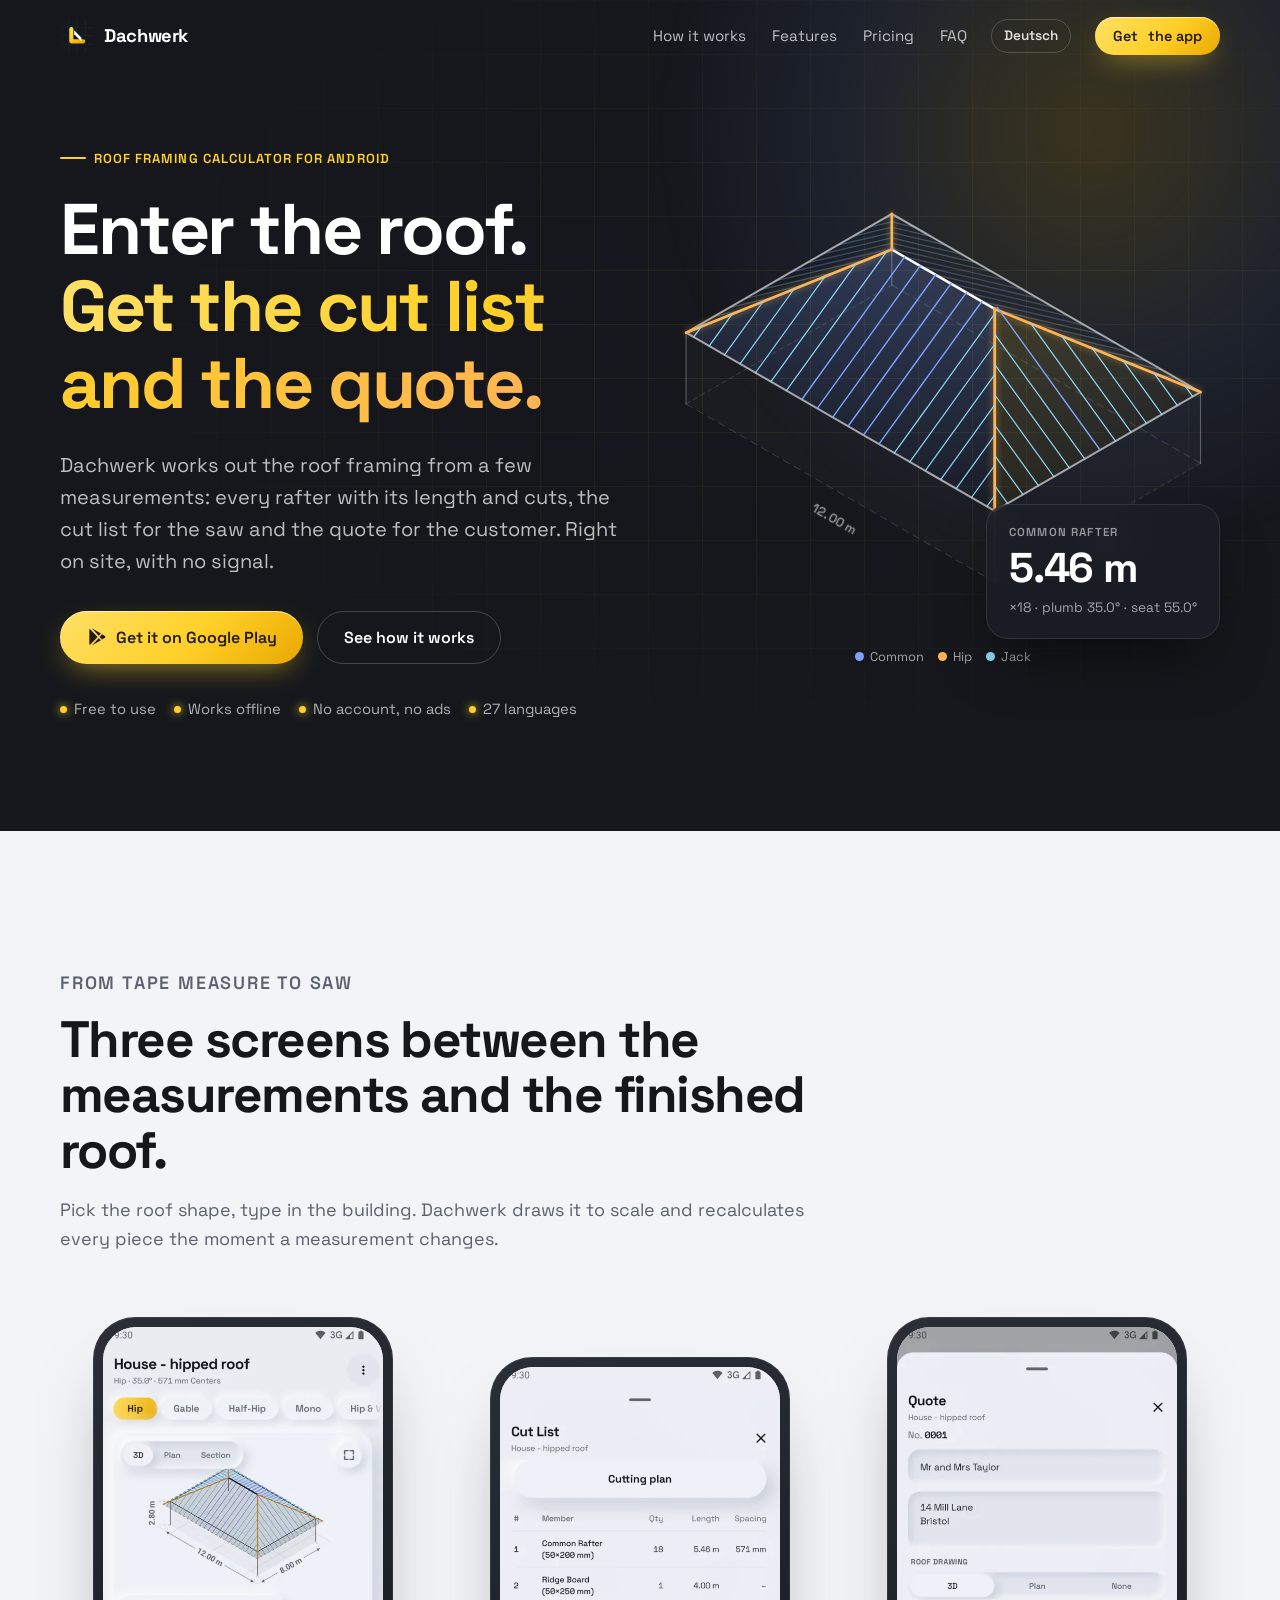
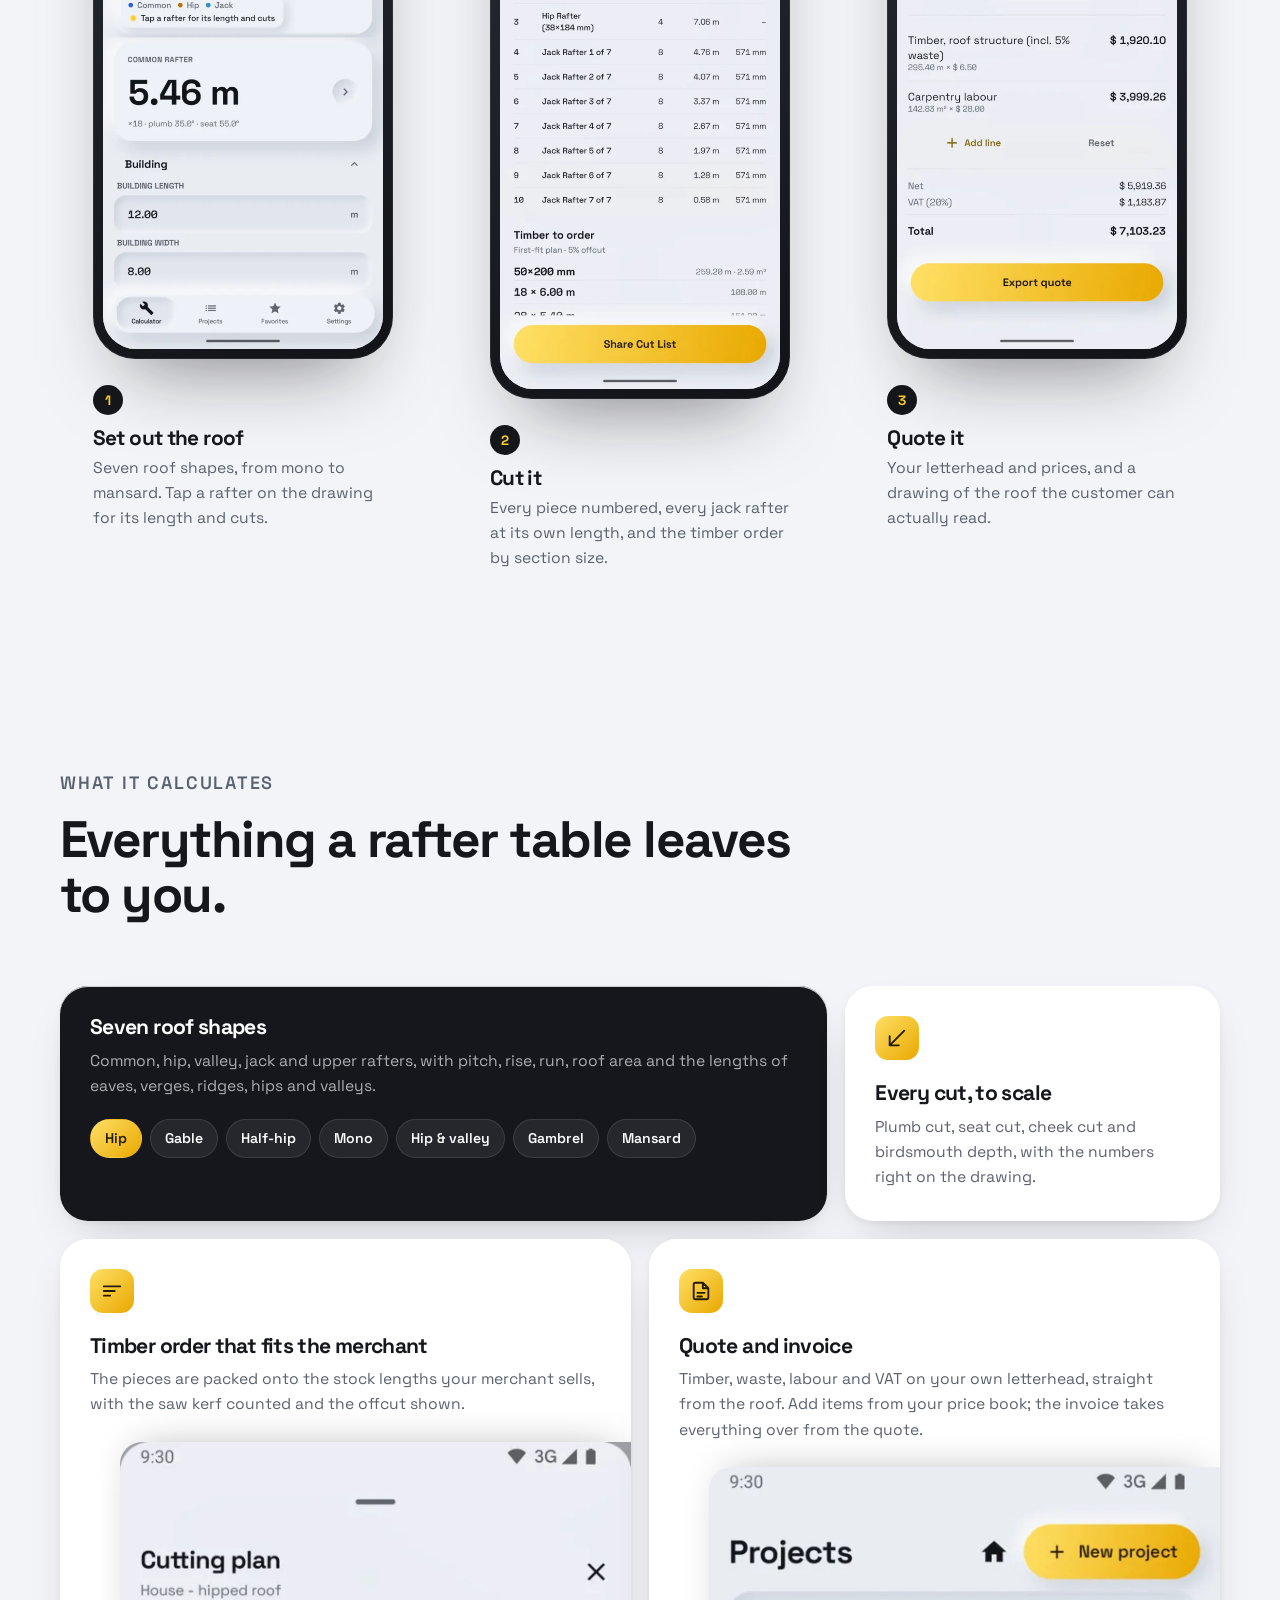
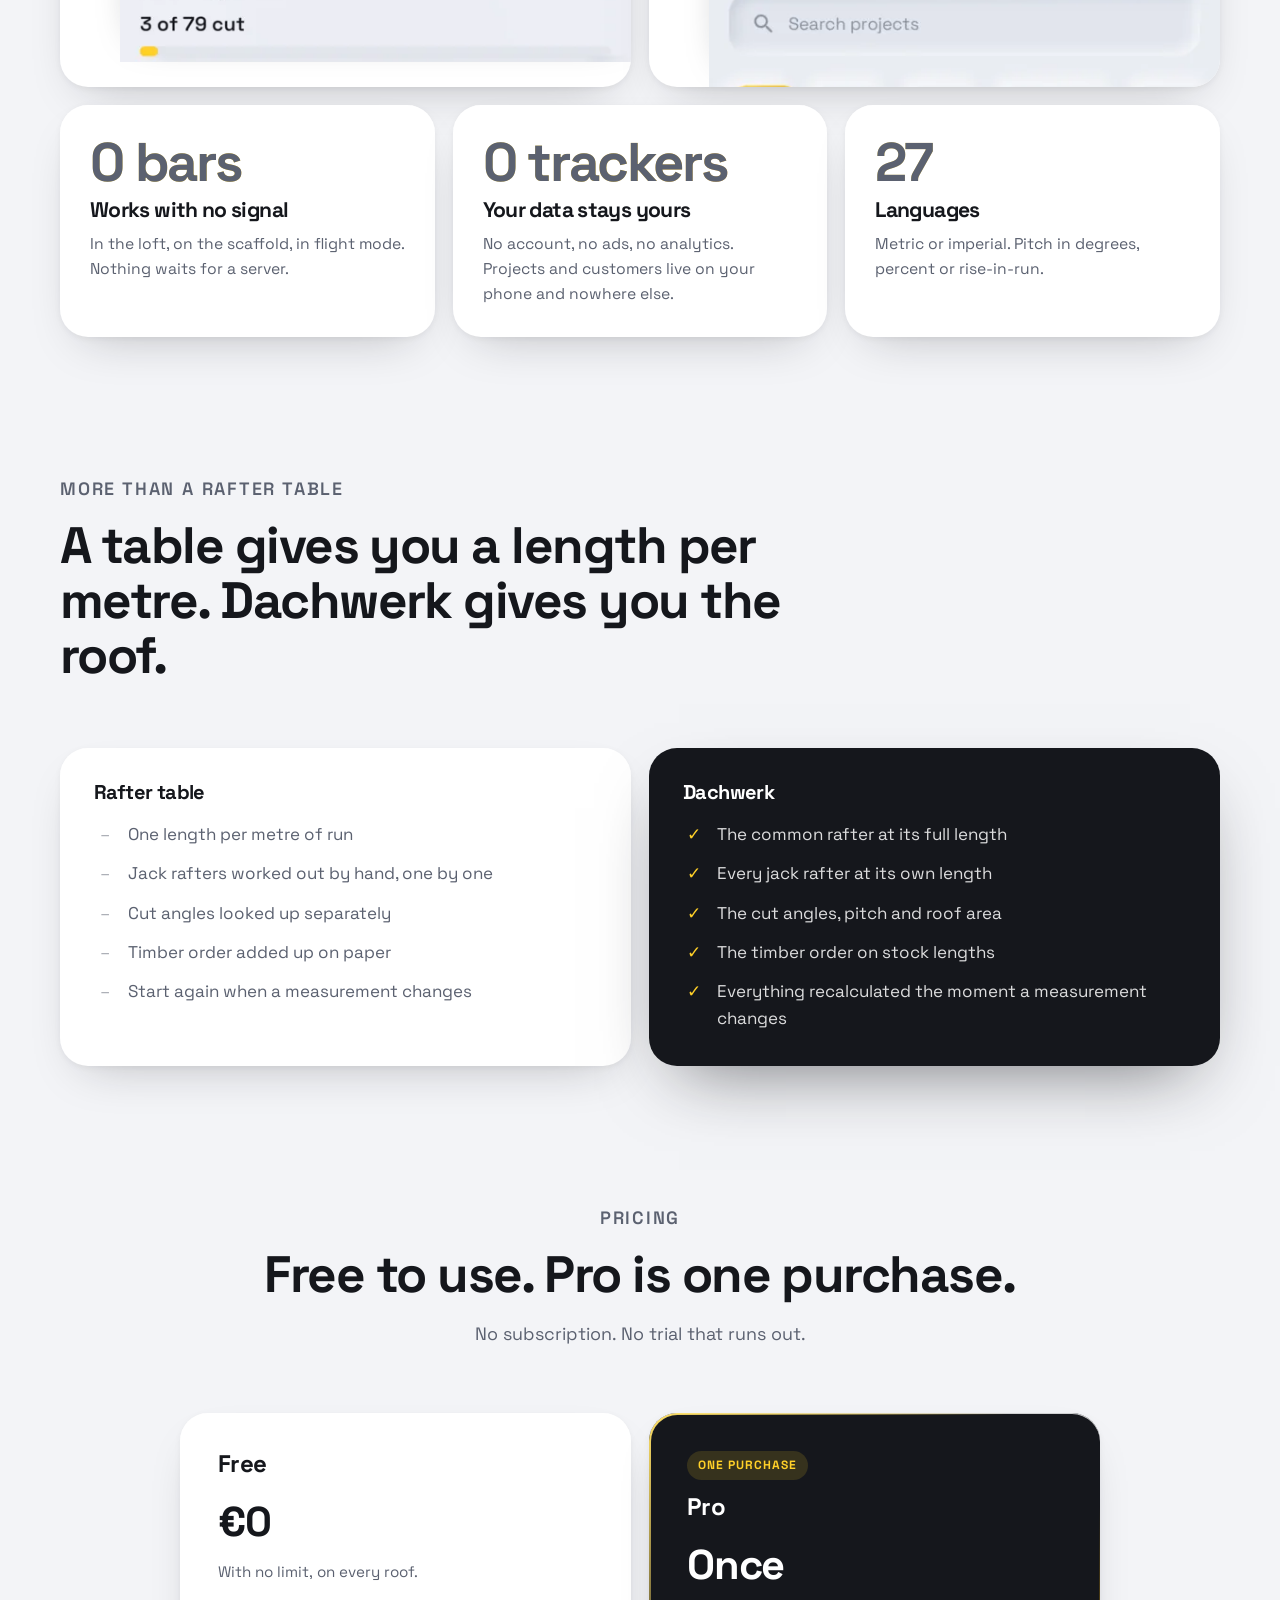
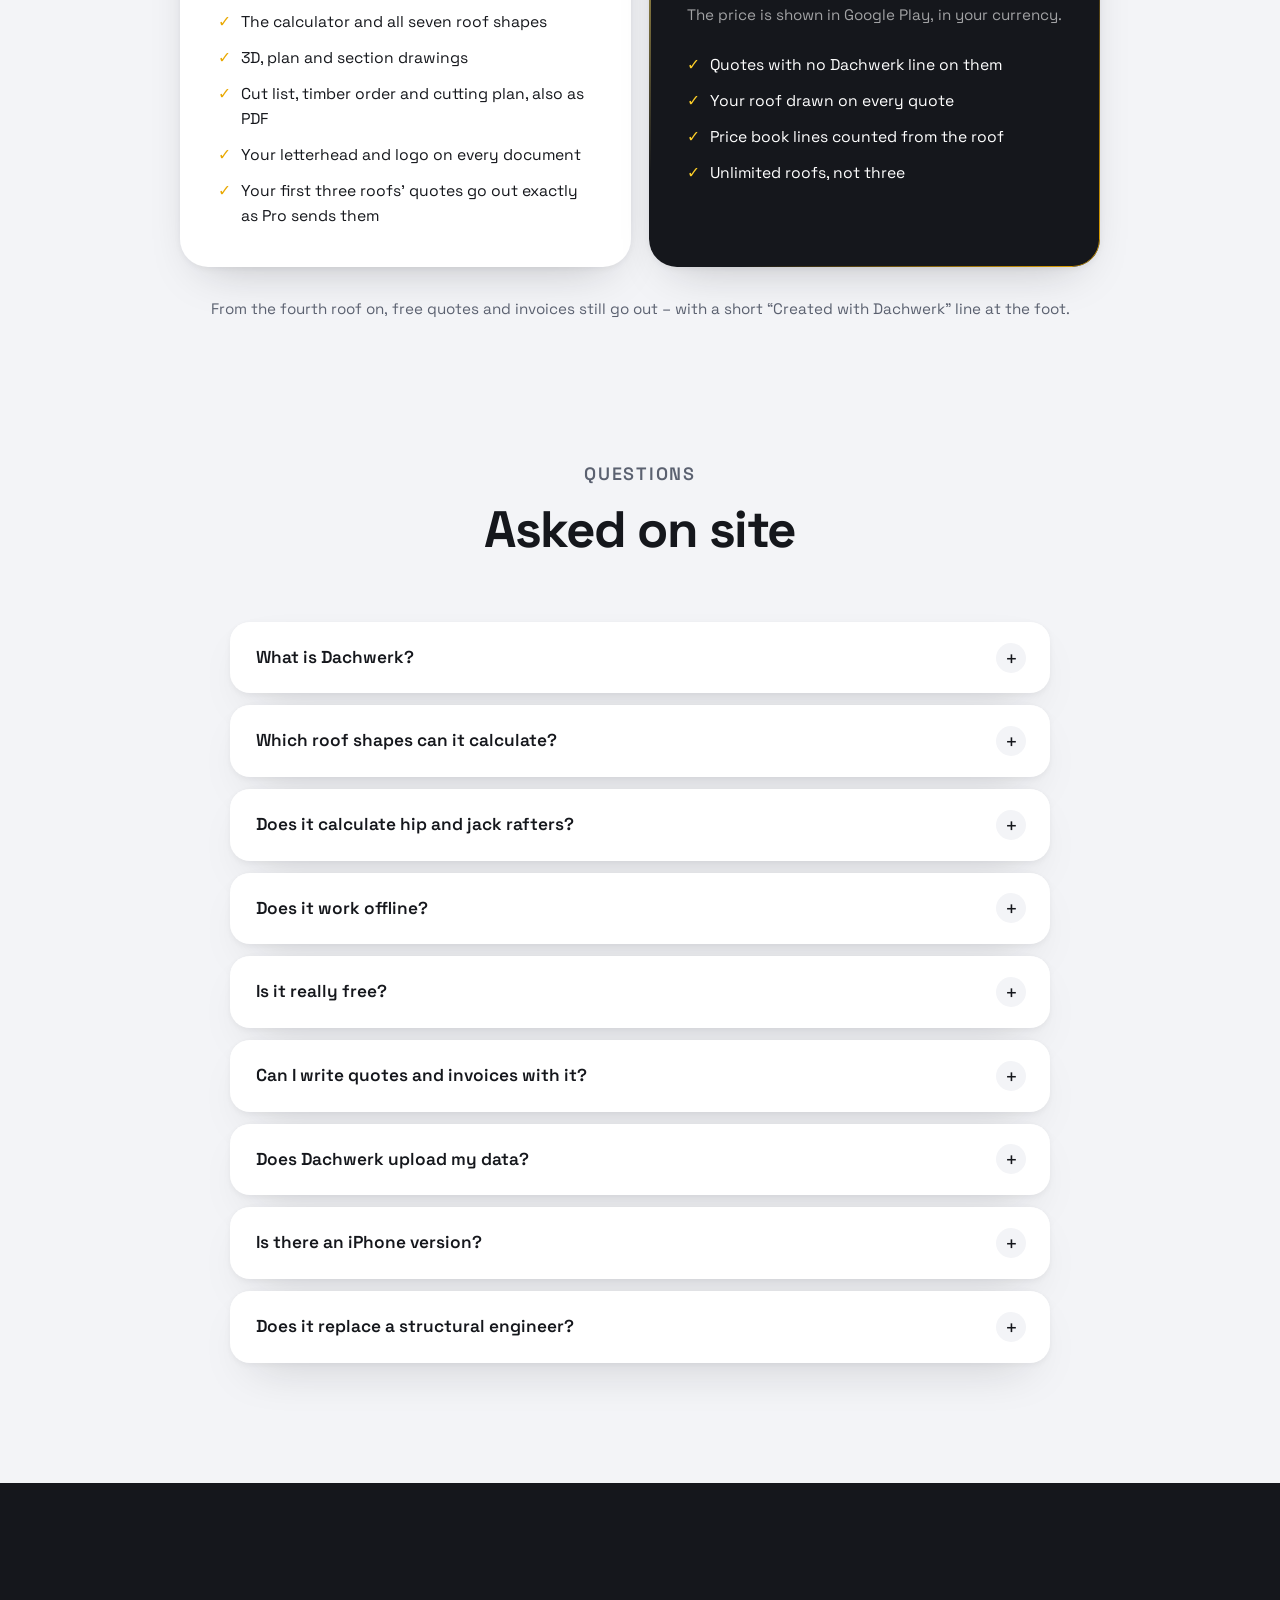
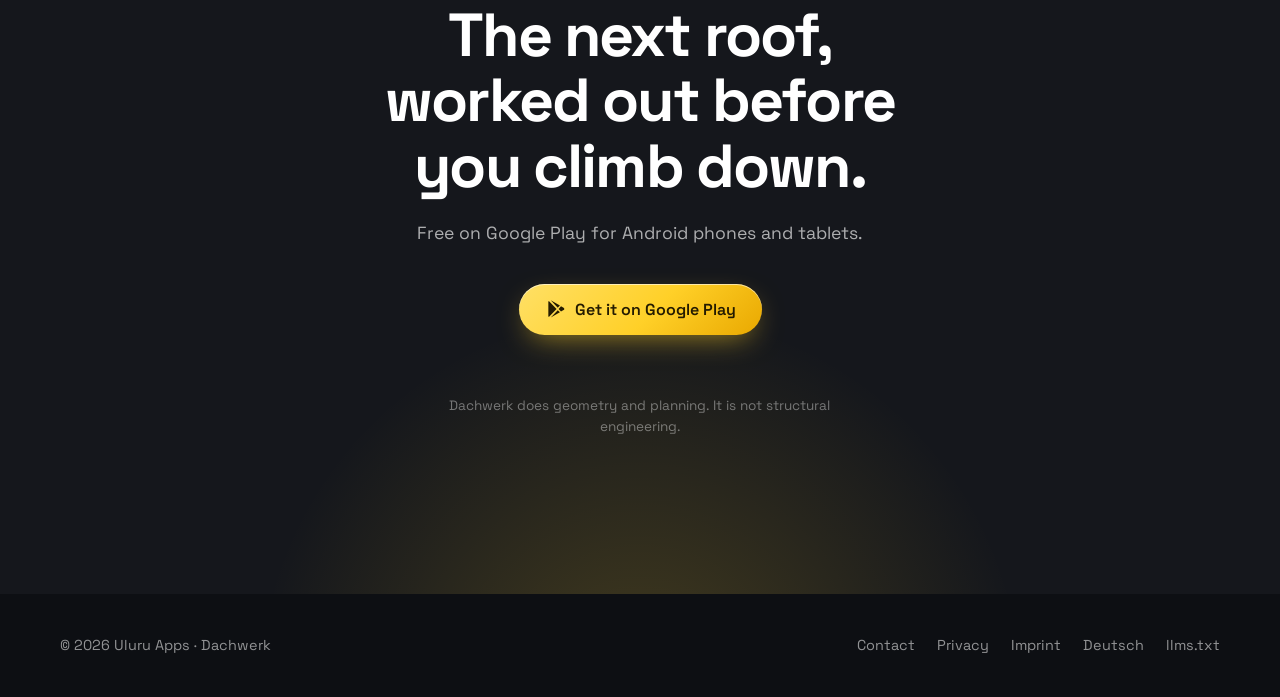
==== public/index.html @ 5c01ece1 "Add a website for Dachwerk, and make it easy for AI assistants to read Co-Authored-By: Claude Opus 5" ====
<!doctype html>
<html lang="en">
<head>
<meta charset="utf-8">
<meta name="viewport" content="width=device-width, initial-scale=1">
<title>Dachwerk – Rafter &amp; Roof Framing Calculator for Android</title>
<meta name="description" content="Dachwerk works out roof framing from a few measurements: every rafter with its length and cuts, the cut list for the saw and the quote for the customer. Offline, no account, free with an optional one-time Pro purchase.">
<link rel="canonical" href="__SITE_URL__/">
<link rel="alternate" hreflang="en" href="__SITE_URL__/">
<link rel="alternate" hreflang="de" href="__SITE_URL__/de/">
<link rel="alternate" hreflang="x-default" href="__SITE_URL__/">
<link rel="alternate" type="text/markdown" title="LLM summary" href="llms.txt">
<meta name="theme-color" content="#15171C">
<link rel="icon" href="icon.svg" type="image/svg+xml">
<link rel="apple-touch-icon" href="apple-touch-icon.png">
<link rel="preload" href="fonts/space_grotesk.ttf" as="font" type="font/ttf" crossorigin>
<meta property="og:type" content="website">
<meta property="og:site_name" content="Dachwerk">
<meta property="og:title" content="Dachwerk – Enter the roof. Get the cut list and the quote.">
<meta property="og:description" content="Roof framing calculator for Android: rafters, hip and jack rafters, cuts, cut list, timber order and quote. Works offline.">
<meta property="og:url" content="__SITE_URL__/">
<meta property="og:image" content="__SITE_URL__/img/og.png">
<meta property="og:image:width" content="1200">
<meta property="og:image:height" content="630">
<meta property="og:locale" content="en_GB">
<meta property="og:locale:alternate" content="de_DE">
<meta name="twitter:card" content="summary_large_image">
<link rel="stylesheet" href="styles.css">
<script>document.documentElement.classList.add('js')</script>
<script type="application/ld+json">
{
  "@context": "https://schema.org",
  "@graph": [
    {
      "@type": "Organization",
      "@id": "__SITE_URL__/#org",
      "name": "Uluru Apps",
      "url": "__SITE_URL__/",
      "logo": "__SITE_URL__/icon-512.png",
      "email": "uluruapps+dachwerk@gmail.com",
      "address": { "@type": "PostalAddress", "addressCountry": "AT" }
    },
    {
      "@type": "WebSite",
      "@id": "__SITE_URL__/#website",
      "url": "__SITE_URL__/",
      "name": "Dachwerk",
      "inLanguage": ["en", "de"],
      "publisher": { "@id": "__SITE_URL__/#org" }
    },
    {
      "@type": "MobileApplication",
      "@id": "__SITE_URL__/#app",
      "name": "Dachwerk",
      "alternateName": ["Rafter Calculator · Dachwerk", "Dachstuhl berechnen · Dachwerk", "Dachwerk Rafter Calculator"],
      "description": "Roof framing calculator for Android. From a few measurements it works out every rafter (common, hip, valley, jack and upper rafters) with its length and cuts (plumb, seat, cheek, birdsmouth), the pitch, rise, run and roof area, a numbered cut list, a timber order packed onto stock lengths, and a quote and invoice as PDF on the user's own letterhead. Works fully offline, with no account, no ads and no tracking.",
      "applicationCategory": "BusinessApplication",
      "applicationSubCategory": "Construction calculator",
      "operatingSystem": "Android 8.0 or later",
      "url": "__SITE_URL__/",
      "downloadUrl": "https://play.google.com/store/apps/details?id=com.uluruapps.dachwerk",
      "installUrl": "https://play.google.com/store/apps/details?id=com.uluruapps.dachwerk",
      "image": "__SITE_URL__/img/og.png",
      "screenshot": ["__SITE_URL__/img/en-1-calculator.webp", "__SITE_URL__/img/en-3-quote.webp", "__SITE_URL__/img/en-4-cut-list.webp"],
      "softwareVersion": "1.3",
      "inLanguage": ["en", "de", "fr", "it", "es", "pt", "nl", "pl", "cs", "sk", "sl", "hr", "hu", "ro", "bg", "el", "tr", "ru", "uk", "da", "sv", "no", "fi", "et", "lv", "lt", "ca"],
      "audience": { "@type": "BusinessAudience", "audienceType": "Carpenters, roofers, timber framers and builders" },
      "featureList": [
        "Gable, mono, hip, half-hip, hip-and-valley, gambrel and mansard roofs",
        "Common, hip, valley, jack and upper rafter lengths",
        "Plumb cut, seat cut, cheek cut and birdsmouth depth",
        "Pitch, rise, run and roof area; lengths of eaves, verges, ridges, hips and valleys",
        "3D, plan and section drawings to scale",
        "Numbered cut list with every jack rafter at its own length",
        "Timber order packed onto stock lengths with saw kerf and offcut",
        "Cutting plan to tick off at the saw",
        "Quote and invoice PDF with own letterhead, logo, price book, labour, waste and VAT",
        "Works offline; no account, no ads, no tracking",
        "Metric and imperial; pitch in degrees, percent or rise-in-run",
        "27 languages"
      ],
      "offers": {
        "@type": "Offer",
        "price": "0",
        "priceCurrency": "EUR",
        "description": "Free with no limit on calculations, drawings, cut lists and letterhead. Optional one-time Pro purchase (not a subscription) removes the 'Created with Dachwerk' line from quotes and invoices from the fourth roof on."
      },
      "publisher": { "@id": "__SITE_URL__/#org" },
      "author": { "@id": "__SITE_URL__/#org" }
    },
    {
      "@type": "FAQPage",
      "@id": "__SITE_URL__/#faq",
      "mainEntity": [
        { "@type": "Question", "name": "What is Dachwerk?", "acceptedAnswer": { "@type": "Answer", "text": "Dachwerk is a roof framing and rafter calculator app for Android. From a few measurements it works out every rafter with its length and cuts, draws the roof to scale, writes the cut list and timber order, and produces a quote and invoice for the customer. It is made for carpenters, roofers, timber framers and builders." } },
        { "@type": "Question", "name": "Which roof shapes can Dachwerk calculate?", "acceptedAnswer": { "@type": "Answer", "text": "Gable, mono-pitch (lean-to), hip, half-hip (jerkinhead), hip-and-valley (L-shaped), gambrel and mansard roofs." } },
        { "@type": "Question", "name": "Does Dachwerk calculate hip and jack rafters?", "acceptedAnswer": { "@type": "Answer", "text": "Yes. It calculates common, hip, valley, jack and upper rafters. Every jack rafter is listed at its own length rather than as a range, with the plumb cut, seat cut, cheek cut and birdsmouth depth." } },
        { "@type": "Question", "name": "Does Dachwerk work offline?", "acceptedAnswer": { "@type": "Answer", "text": "Yes. Everything works without signal: the calculator, the drawings, the cut lists and the PDFs. The app needs a connection only to complete an optional purchase through Google Play." } },
        { "@type": "Question", "name": "Is Dachwerk free?", "acceptedAnswer": { "@type": "Answer", "text": "Yes. The calculator, drawings, cut list, timber order and your letterhead are free with no limit. On the first three roofs, quotes also go out the way Pro sends them. From the fourth roof, quotes and invoices carry a short 'Created with Dachwerk' line until Pro is unlocked. Pro is a single one-time purchase, not a subscription." } },
        { "@type": "Question", "name": "Can I write quotes and invoices with Dachwerk?", "acceptedAnswer": { "@type": "Answer", "text": "Yes. Timber, waste, labour and VAT are priced straight from the roof, on your own letterhead with your logo. Add your own items from a price book. The invoice takes the customer and items over from the quote. Both are sent as PDF by email or messenger, or printed." } },
        { "@type": "Question", "name": "Does Dachwerk upload my data?", "acceptedAnswer": { "@type": "Answer", "text": "No. There is no account, no ads, no analytics and no tracking. Projects, customers and business details stay on the phone." } },
        { "@type": "Question", "name": "Is Dachwerk available for iPhone?", "acceptedAnswer": { "@type": "Answer", "text": "Not at the moment. Dachwerk is available for Android phones and tablets (Android 8.0 or later) on Google Play." } },
        { "@type": "Question", "name": "Does Dachwerk replace a structural engineer?", "acceptedAnswer": { "@type": "Answer", "text": "No. Dachwerk does geometry and planning, not structural engineering. Check the results against local building codes, structural requirements and manufacturer specifications." } },
        { "@type": "Question", "name": "Which units and languages does Dachwerk support?", "acceptedAnswer": { "@type": "Answer", "text": "Metric and imperial units, with pitch in degrees, percent or rise-in-run. The app is available in 27 languages, including English, German, French, Italian, Spanish, Polish and Dutch." } }
      ]
    }
  ]
}
</script>
</head>
<body>
<a class="skip" href="#main">Skip to content</a>

<header class="top" id="top">
  <div class="wrap">
    <a class="brand" href="./" aria-label="Dachwerk home"><img src="icon.svg" alt="" width="34" height="34">Dachwerk</a>
    <nav class="nav" aria-label="Main">
      <a href="#how">How it works</a>
      <a href="#features">Features</a>
      <a href="#pricing">Pricing</a>
      <a href="#faq">FAQ</a>
    </nav>
    <a class="lang" href="de/" hreflang="de" lang="de">Deutsch</a>
    <a class="btn btn-gold" href="https://play.google.com/store/apps/details?id=com.uluruapps.dachwerk&amp;referrer=utm_source%3Dwebsite%26utm_medium%3Dheader">Get <span class="long">the app</span></a>
  </div>
</header>

<main id="main">
<section class="hero">
  <div class="wrap">
    <div>
      <p class="eyebrow">Roof framing calculator for Android</p>
      <h1>Enter the roof.<br><span class="grad">Get the cut list and the quote.</span></h1>
      <p class="lead">Dachwerk works out the roof framing from a few measurements: every rafter with its length and cuts, the cut list for the saw and the quote for the customer. Right on site, with no signal.</p>
      <div class="ctas">
        <a class="btn btn-gold" href="https://play.google.com/store/apps/details?id=com.uluruapps.dachwerk&amp;referrer=utm_source%3Dwebsite%26utm_medium%3Dhero">
          <svg viewBox="0 0 24 24" aria-hidden="true"><path fill="currentColor" d="M4.6 2.3a1.5 1.5 0 0 0-.6 1.2v17a1.5 1.5 0 0 0 .6 1.2l9.3-9.7zm10.7 8.3 2.6-2.7L6.9 1.6zm0 2.8-8.4 8.9 11-6.3zm3.9-4.7-2.9 3.2 2.9 3.2 3.1-1.8a1.6 1.6 0 0 0 0-2.8z"/></svg>
          Get it on Google Play
        </a>
        <a class="btn btn-ghost" href="#how">See how it works</a>
      </div>
      <ul class="chips">
        <li>Free to use</li>
        <li>Works offline</li>
        <li>No account, no ads</li>
        <li>27 languages</li>
      </ul>
    </div>
    <div class="stage">
      <svg class="roof" viewBox="-228 -92 560 442" role="img" aria-label="Isometric drawing of a hipped roof, 12 by 8 metres at 35 degrees, with common rafters, hip rafters and jack rafters">
<defs><linearGradient id="faceA" x1="0" y1="0" x2="0" y2="1"><stop offset="0" stop-color="#7EA2FF" stop-opacity=".22"/><stop offset="1" stop-color="#7EA2FF" stop-opacity=".04"/></linearGradient><linearGradient id="faceB" x1="0" y1="0" x2="1" y2="1"><stop offset="0" stop-color="#FFD028" stop-opacity=".16"/><stop offset="1" stop-color="#FFD028" stop-opacity=".02"/></linearGradient></defs>
<polygon class="face face-a" points="-207.8,48.0 103.9,228.0 103.9,24.0 0.0,-36.0"/>
<polygon class="face face-b" points="311.8,108.0 103.9,228.0 103.9,24.0"/>
<polygon class="wallface wf-a" points="-207.8,120.0 103.9,300.0 103.9,228.0 -207.8,48.0"/>
<polygon class="wallface wf-b" points="311.8,180.0 103.9,300.0 103.9,228.0 311.8,108.0"/>
<line class="ground" style="--o:0.00" x1="0.0" y1="0.0" x2="311.8" y2="180.0" pathLength="1"/>
<line class="ground" style="--o:0.00" x1="311.8" y1="180.0" x2="103.9" y2="300.0" pathLength="1"/>
<line class="ground" style="--o:0.00" x1="103.9" y1="300.0" x2="-207.8" y2="120.0" pathLength="1"/>
<line class="ground" style="--o:0.00" x1="-207.8" y1="120.0" x2="0.0" y2="0.0" pathLength="1"/>
<line class="wall" style="--o:1.00" x1="0.0" y1="0.0" x2="0.0" y2="-72.0" pathLength="1"/>
<line class="wall" style="--o:1.00" x1="311.8" y1="180.0" x2="311.8" y2="108.0" pathLength="1"/>
<line class="wall" style="--o:1.00" x1="103.9" y1="300.0" x2="103.9" y2="228.0" pathLength="1"/>
<line class="wall" style="--o:1.00" x1="-207.8" y1="120.0" x2="-207.8" y2="48.0" pathLength="1"/>
<line class="plate" style="--o:2.00" x1="0.0" y1="-72.0" x2="311.8" y2="108.0" pathLength="1"/>
<line class="plate" style="--o:2.00" x1="311.8" y1="108.0" x2="103.9" y2="228.0" pathLength="1"/>
<line class="plate" style="--o:2.00" x1="103.9" y1="228.0" x2="-207.8" y2="48.0" pathLength="1"/>
<line class="plate" style="--o:2.00" x1="-207.8" y1="48.0" x2="0.0" y2="-72.0" pathLength="1"/>
<line class="ridge" style="--o:3.00" x1="0.0" y1="-36.0" x2="103.9" y2="24.0" pathLength="1"/>
<line class="hip" style="--o:3.00" x1="0.0" y1="-72.0" x2="0.0" y2="-36.0" pathLength="1"/>
<line class="hip" style="--o:3.00" x1="-207.8" y1="48.0" x2="0.0" y2="-36.0" pathLength="1"/>
<line class="hip" style="--o:3.00" x1="311.8" y1="108.0" x2="103.9" y2="24.0" pathLength="1"/>
<line class="hip" style="--o:3.00" x1="103.9" y1="228.0" x2="103.9" y2="24.0" pathLength="1"/>
<line class="jack back" style="--o:4.00" x1="7.8" y1="-67.5" x2="0.0" y2="-69.3" pathLength="1"/>
<line class="jack" style="--o:4.25" x1="-200.1" y1="52.5" x2="-192.3" y2="41.7" pathLength="1"/>
<line class="jack back" style="--o:4.50" x1="23.4" y1="-58.5" x2="0.0" y2="-63.9" pathLength="1"/>
<line class="jack" style="--o:4.75" x1="-184.5" y1="61.5" x2="-161.1" y2="29.1" pathLength="1"/>
<line class="jack back" style="--o:5.00" x1="39.0" y1="-49.5" x2="0.0" y2="-58.5" pathLength="1"/>
<line class="jack" style="--o:5.25" x1="-168.9" y1="70.5" x2="-129.9" y2="16.5" pathLength="1"/>
<line class="jack back" style="--o:5.50" x1="54.6" y1="-40.5" x2="0.0" y2="-53.1" pathLength="1"/>
<line class="jack" style="--o:5.75" x1="-153.3" y1="79.5" x2="-98.7" y2="3.9" pathLength="1"/>
<line class="jack back" style="--o:6.00" x1="70.1" y1="-31.5" x2="0.0" y2="-47.7" pathLength="1"/>
<line class="jack" style="--o:6.25" x1="-137.7" y1="88.5" x2="-67.5" y2="-8.7" pathLength="1"/>
<line class="jack back" style="--o:6.50" x1="85.7" y1="-22.5" x2="0.0" y2="-42.3" pathLength="1"/>
<line class="jack" style="--o:6.75" x1="-122.1" y1="97.5" x2="-36.4" y2="-21.3" pathLength="1"/>
<line class="jack back" style="--o:7.00" x1="101.3" y1="-13.5" x2="0.0" y2="-36.9" pathLength="1"/>
<line class="jack" style="--o:7.25" x1="-106.5" y1="106.5" x2="-5.2" y2="-33.9" pathLength="1"/>
<line class="common back" style="--o:7.50" x1="116.9" y1="-4.5" x2="13.0" y2="-28.5" pathLength="1"/>
<line class="common" style="--o:7.75" x1="-90.9" y1="115.5" x2="13.0" y2="-28.5" pathLength="1"/>
<line class="common back" style="--o:8.00" x1="132.5" y1="4.5" x2="28.6" y2="-19.5" pathLength="1"/>
<line class="common" style="--o:8.25" x1="-75.3" y1="124.5" x2="28.6" y2="-19.5" pathLength="1"/>
<line class="common back" style="--o:8.50" x1="148.1" y1="13.5" x2="44.2" y2="-10.5" pathLength="1"/>
<line class="common" style="--o:8.75" x1="-59.8" y1="133.5" x2="44.2" y2="-10.5" pathLength="1"/>
<line class="common back" style="--o:9.00" x1="163.7" y1="22.5" x2="59.8" y2="-1.5" pathLength="1"/>
<line class="common" style="--o:9.25" x1="-44.2" y1="142.5" x2="59.8" y2="-1.5" pathLength="1"/>
<line class="common back" style="--o:9.50" x1="179.3" y1="31.5" x2="75.3" y2="7.5" pathLength="1"/>
<line class="common" style="--o:9.75" x1="-28.6" y1="151.5" x2="75.3" y2="7.5" pathLength="1"/>
<line class="common back" style="--o:10.00" x1="194.9" y1="40.5" x2="90.9" y2="16.5" pathLength="1"/>
<line class="common" style="--o:10.25" x1="-13.0" y1="160.5" x2="90.9" y2="16.5" pathLength="1"/>
<line class="jack back" style="--o:10.50" x1="210.4" y1="49.5" x2="109.1" y2="26.1" pathLength="1"/>
<line class="jack" style="--o:10.75" x1="2.6" y1="169.5" x2="103.9" y2="29.1" pathLength="1"/>
<line class="jack back" style="--o:11.00" x1="226.0" y1="58.5" x2="140.3" y2="38.7" pathLength="1"/>
<line class="jack" style="--o:11.25" x1="18.2" y1="178.5" x2="103.9" y2="59.7" pathLength="1"/>
<line class="jack back" style="--o:11.50" x1="241.6" y1="67.5" x2="171.5" y2="51.3" pathLength="1"/>
<line class="jack" style="--o:11.75" x1="33.8" y1="187.5" x2="103.9" y2="90.3" pathLength="1"/>
<line class="jack back" style="--o:12.00" x1="257.2" y1="76.5" x2="202.6" y2="63.9" pathLength="1"/>
<line class="jack" style="--o:12.25" x1="49.4" y1="196.5" x2="103.9" y2="120.9" pathLength="1"/>
<line class="jack back" style="--o:12.50" x1="272.8" y1="85.5" x2="233.8" y2="76.5" pathLength="1"/>
<line class="jack" style="--o:12.75" x1="65.0" y1="205.5" x2="103.9" y2="151.5" pathLength="1"/>
<line class="jack back" style="--o:13.00" x1="288.4" y1="94.5" x2="265.0" y2="89.1" pathLength="1"/>
<line class="jack" style="--o:13.25" x1="80.5" y1="214.5" x2="103.9" y2="182.1" pathLength="1"/>
<line class="jack back" style="--o:13.50" x1="304.0" y1="103.5" x2="296.2" y2="101.7" pathLength="1"/>
<line class="jack" style="--o:13.75" x1="96.1" y1="223.5" x2="103.9" y2="212.7" pathLength="1"/>
<line class="jack back" style="--o:14.00" x1="-7.8" y1="-67.5" x2="0.0" y2="-69.3" pathLength="1"/>
<line class="jack" style="--o:14.25" x1="304.0" y1="112.5" x2="296.2" y2="101.7" pathLength="1"/>
<line class="jack back" style="--o:14.50" x1="-23.4" y1="-58.5" x2="0.0" y2="-63.9" pathLength="1"/>
<line class="jack" style="--o:14.75" x1="288.4" y1="121.5" x2="265.0" y2="89.1" pathLength="1"/>
<line class="jack back" style="--o:15.00" x1="-39.0" y1="-49.5" x2="0.0" y2="-58.5" pathLength="1"/>
<line class="jack" style="--o:15.25" x1="272.8" y1="130.5" x2="233.8" y2="76.5" pathLength="1"/>
<line class="jack back" style="--o:15.50" x1="-54.6" y1="-40.5" x2="0.0" y2="-53.1" pathLength="1"/>
<line class="jack" style="--o:15.75" x1="257.2" y1="139.5" x2="202.6" y2="63.9" pathLength="1"/>
<line class="jack back" style="--o:16.00" x1="-70.1" y1="-31.5" x2="0.0" y2="-47.7" pathLength="1"/>
<line class="jack" style="--o:16.25" x1="241.6" y1="148.5" x2="171.5" y2="51.3" pathLength="1"/>
<line class="jack back" style="--o:16.50" x1="-85.7" y1="-22.5" x2="0.0" y2="-42.3" pathLength="1"/>
<line class="jack" style="--o:16.75" x1="226.0" y1="157.5" x2="140.3" y2="38.7" pathLength="1"/>
<line class="common back" style="--o:17.00" x1="-101.3" y1="-13.5" x2="2.6" y2="-37.5" pathLength="1"/>
<line class="common" style="--o:17.25" x1="210.4" y1="166.5" x2="106.5" y2="22.5" pathLength="1"/>
<line class="jack back" style="--o:17.50" x1="-116.9" y1="-4.5" x2="-26.0" y2="-25.5" pathLength="1"/>
<line class="jack" style="--o:17.75" x1="194.9" y1="175.5" x2="103.9" y2="49.5" pathLength="1"/>
<line class="jack back" style="--o:18.00" x1="-132.5" y1="4.5" x2="-57.2" y2="-12.9" pathLength="1"/>
<line class="jack" style="--o:18.25" x1="179.3" y1="184.5" x2="103.9" y2="80.1" pathLength="1"/>
<line class="jack back" style="--o:18.50" x1="-148.1" y1="13.5" x2="-88.3" y2="-0.3" pathLength="1"/>
<line class="jack" style="--o:18.75" x1="163.7" y1="193.5" x2="103.9" y2="110.7" pathLength="1"/>
<line class="jack back" style="--o:19.00" x1="-163.7" y1="22.5" x2="-119.5" y2="12.3" pathLength="1"/>
<line class="jack" style="--o:19.25" x1="148.1" y1="202.5" x2="103.9" y2="141.3" pathLength="1"/>
<line class="jack back" style="--o:19.50" x1="-179.3" y1="31.5" x2="-150.7" y2="24.9" pathLength="1"/>
<line class="jack" style="--o:19.75" x1="132.5" y1="211.5" x2="103.9" y2="171.9" pathLength="1"/>
<line class="jack back" style="--o:20.00" x1="-194.9" y1="40.5" x2="-181.9" y2="37.5" pathLength="1"/>
<line class="jack" style="--o:20.25" x1="116.9" y1="220.5" x2="103.9" y2="202.5" pathLength="1"/>
<text class="dim" x="-60.0" y="240.0" transform="rotate(30 -60.0 240.0)" text-anchor="middle">12.00 m</text>
<text class="dim" x="221.8" y="266.0" transform="rotate(-30 221.8 266.0)" text-anchor="middle">8.00 m</text>
</svg>
      <div class="legend" aria-hidden="true"><span><i style="background:var(--common)"></i>Common</span><span><i style="background:var(--hip)"></i>Hip</span><span><i style="background:var(--jack)"></i>Jack</span></div>
      <div class="readout" aria-hidden="true">
        <small>Common rafter</small>
        <strong>5.46 m</strong>
        <span>×18 · plumb 35.0° · seat 55.0°</span>
      </div>
    </div>
  </div>
</section>

<section id="how">
  <div class="wrap">
    <div class="head reveal">
      <p class="kicker">From tape measure to saw</p>
      <h2>Three screens between the measurements and the finished roof.</h2>
      <p>Pick the roof shape, type in the building. Dachwerk draws it to scale and recalculates every piece the moment a measurement changes.</p>
    </div>
    <div class="phones">
      <article class="phone reveal">
        <figure>
          <div class="device"><img src="img/en-1-calculator.webp" width="540" height="1200" alt="Dachwerk calculator: a hipped roof 12 by 8 metres in 3D, common rafter 5.46 metres" loading="lazy"></div>
          <figcaption><span class="step">1</span><h3>Set out the roof</h3><p>Seven roof shapes, from mono to mansard. Tap a rafter on the drawing for its length and cuts.</p></figcaption>
        </figure>
      </article>
      <article class="phone reveal" style="--d:.12s">
        <figure>
          <div class="device"><img src="img/en-4-cut-list.webp" width="540" height="1200" alt="Dachwerk cut list with every piece numbered and the timber order by section size" loading="lazy"></div>
          <figcaption><span class="step">2</span><h3>Cut it</h3><p>Every piece numbered, every jack rafter at its own length, and the timber order by section size.</p></figcaption>
        </figure>
      </article>
      <article class="phone reveal" style="--d:.24s">
        <figure>
          <div class="device"><img src="img/en-3-quote.webp" width="540" height="1200" alt="Dachwerk quote with timber, labour, VAT and a drawing of the roof" loading="lazy"></div>
          <figcaption><span class="step">3</span><h3>Quote it</h3><p>Your letterhead and prices, and a drawing of the roof the customer can actually read.</p></figcaption>
        </figure>
      </article>
    </div>
  </div>
</section>

<section id="features" style="padding-top:60px">
  <div class="wrap">
    <div class="head reveal">
      <p class="kicker">What it calculates</p>
      <h2>Everything a rafter table leaves to you.</h2>
    </div>
    <div class="bento">
      <article class="tile wide dark reveal">
        <h3>Seven roof shapes</h3>
        <p>Common, hip, valley, jack and upper rafters, with pitch, rise, run, roof area and the lengths of eaves, verges, ridges, hips and valleys.</p>
        <ul class="shapes"><li>Hip</li><li>Gable</li><li>Half-hip</li><li>Mono</li><li>Hip &amp; valley</li><li>Gambrel</li><li>Mansard</li></ul>
      </article>
      <article class="tile reveal" style="--d:.1s">
        <div class="ico"><svg viewBox="0 0 24 24" fill="none" stroke="currentColor" stroke-width="2" stroke-linecap="round" stroke-linejoin="round" aria-hidden="true"><path d="M4 20 20 4M4 20h10M4 20V10"/></svg></div>
        <h3>Every cut, to scale</h3>
        <p>Plumb cut, seat cut, cheek cut and birdsmouth depth, with the numbers right on the drawing.</p>
      </article>
      <article class="tile half reveal">
        <div class="ico"><svg viewBox="0 0 24 24" fill="none" stroke="currentColor" stroke-width="2" stroke-linecap="round" aria-hidden="true"><path d="M3 7h18M3 12h12M3 17h7"/></svg></div>
        <h3>Timber order that fits the merchant</h3>
        <p>The pieces are packed onto the stock lengths your merchant sells, with the saw kerf counted and the offcut shown.</p>
        <div class="tile-img"><img src="img/en-5-cutting-plan.webp" width="540" height="1200" alt="Cutting plan showing which piece comes off which board" loading="lazy"></div>
      </article>
      <article class="tile half reveal" style="--d:.1s">
        <div class="ico"><svg viewBox="0 0 24 24" fill="none" stroke="currentColor" stroke-width="2" stroke-linecap="round" stroke-linejoin="round" aria-hidden="true"><path d="M14 3H6a2 2 0 0 0-2 2v14a2 2 0 0 0 2 2h12a2 2 0 0 0 2-2V9zM14 3v6h6M8 14h8M8 18h5"/></svg></div>
        <h3>Quote and invoice</h3>
        <p>Timber, waste, labour and VAT on your own letterhead, straight from the roof. Add items from your price book; the invoice takes everything over from the quote.</p>
        <div class="tile-img"><img src="img/en-6-projects.webp" width="540" height="1200" alt="Projects list showing each job as draft, sent, accepted or done" loading="lazy"></div>
      </article>
      <article class="tile reveal">
        <p class="big grad">0 bars</p>
        <h3>Works with no signal</h3>
        <p>In the loft, on the scaffold, in flight mode. Nothing waits for a server.</p>
      </article>
      <article class="tile reveal" style="--d:.1s">
        <p class="big grad">0 trackers</p>
        <h3>Your data stays yours</h3>
        <p>No account, no ads, no analytics. Projects and customers live on your phone and nowhere else.</p>
      </article>
      <article class="tile reveal" style="--d:.2s">
        <p class="big grad">27</p>
        <h3>Languages</h3>
        <p>Metric or imperial. Pitch in degrees, percent or rise-in-run.</p>
      </article>
    </div>
  </div>
</section>

<section style="padding-top:0">
  <div class="wrap">
    <div class="head reveal">
      <p class="kicker">More than a rafter table</p>
      <h2>A table gives you a length per metre. Dachwerk gives you the roof.</h2>
    </div>
    <div class="compare">
      <div class="col reveal">
        <h3>Rafter table</h3>
        <ul>
          <li>One length per metre of run</li>
          <li>Jack rafters worked out by hand, one by one</li>
          <li>Cut angles looked up separately</li>
          <li>Timber order added up on paper</li>
          <li>Start again when a measurement changes</li>
        </ul>
      </div>
      <div class="col yes reveal" style="--d:.12s">
        <h3>Dachwerk</h3>
        <ul>
          <li>The common rafter at its full length</li>
          <li>Every jack rafter at its own length</li>
          <li>The cut angles, pitch and roof area</li>
          <li>The timber order on stock lengths</li>
          <li>Everything recalculated the moment a measurement changes</li>
        </ul>
      </div>
    </div>
  </div>
</section>

<section id="pricing" style="padding-top:0">
  <div class="wrap">
    <div class="head center reveal">
      <p class="kicker">Pricing</p>
      <h2>Free to use. Pro is one purchase.</h2>
      <p>No subscription. No trial that runs out.</p>
    </div>
    <div class="pricing">
      <div class="plan reveal">
        <h3>Free</h3>
        <p class="price">€0</p>
        <p class="note">With no limit, on every roof.</p>
        <ul>
          <li>The calculator and all seven roof shapes</li>
          <li>3D, plan and section drawings</li>
          <li>Cut list, timber order and cutting plan, also as PDF</li>
          <li>Your letterhead and logo on every document</li>
          <li>Your first three roofs' quotes go out exactly as Pro sends them</li>
        </ul>
      </div>
      <div class="plan pro reveal" style="--d:.12s">
        <span class="badge">One purchase</span>
        <h3>Pro</h3>
        <p class="price">Once</p>
        <p class="note">The price is shown in Google Play, in your currency.</p>
        <ul>
          <li>Quotes with no Dachwerk line on them</li>
          <li>Your roof drawn on every quote</li>
          <li>Price book lines counted from the roof</li>
          <li>Unlimited roofs, not three</li>
        </ul>
      </div>
    </div>
    <p class="fine">From the fourth roof on, free quotes and invoices still go out – with a short “Created with Dachwerk” line at the foot.</p>
  </div>
</section>

<section id="faq" style="padding-top:0">
  <div class="wrap">
    <div class="head center reveal">
      <p class="kicker">Questions</p>
      <h2>Asked on site</h2>
    </div>
    <div class="faq">
      <details><summary>What is Dachwerk?</summary><div><p>Dachwerk is a roof framing and rafter calculator app for Android. From a few measurements it works out every rafter with its length and cuts, draws the roof to scale, writes the cut list and timber order, and produces a quote and invoice for the customer. It is made for carpenters, roofers, timber framers and builders.</p></div></details>
      <details><summary>Which roof shapes can it calculate?</summary><div><p>Gable, mono-pitch (lean-to), hip, half-hip (jerkinhead), hip-and-valley (L-shaped), gambrel and mansard roofs.</p></div></details>
      <details><summary>Does it calculate hip and jack rafters?</summary><div><p>Yes: common, hip, valley, jack and upper rafters. Every jack rafter is listed at its own length rather than as a range, with the plumb cut, seat cut, cheek cut and birdsmouth depth.</p></div></details>
      <details><summary>Does it work offline?</summary><div><p>Yes. The calculator, the drawings, the cut lists and the PDFs all work without signal. A connection is needed only to complete an optional purchase through Google Play.</p></div></details>
      <details><summary>Is it really free?</summary><div><p>The calculator, drawings, cut list, timber order and your letterhead are free with no limit. On your first three roofs, quotes also go out the way Pro sends them. From the fourth roof, quotes and invoices carry a short “Created with Dachwerk” line until you unlock Pro.</p><p>Pro is one purchase. Not a subscription.</p></div></details>
      <details><summary>Can I write quotes and invoices with it?</summary><div><p>Yes. Timber, waste, labour and VAT are priced straight from the roof, on your own letterhead with your logo. Add your own items from a price book. The invoice takes the customer and items over from the quote. Send either as a PDF by email or messenger, or print it.</p></div></details>
      <details><summary>Does Dachwerk upload my data?</summary><div><p>No. There is no account, no ads, no analytics and no tracking. Your projects, customers and business details stay on your phone. <a href="https://uluruapps.github.io/dachwerk-privacy/">Read the privacy policy</a>.</p></div></details>
      <details><summary>Is there an iPhone version?</summary><div><p>Not at the moment. Dachwerk runs on Android phones and tablets with Android 8.0 or later.</p></div></details>
      <details><summary>Does it replace a structural engineer?</summary><div><p>No. Dachwerk does geometry and planning, not structural engineering. Check the results against local building codes, structural requirements and manufacturer specifications.</p></div></details>
    </div>
  </div>
</section>

<section class="closing">
  <div class="wrap">
    <h2 class="reveal">The next roof, worked out before you climb down.</h2>
    <p class="reveal">Free on Google Play for Android phones and tablets.</p>
    <div class="ctas reveal">
      <a class="btn btn-gold" href="https://play.google.com/store/apps/details?id=com.uluruapps.dachwerk&amp;referrer=utm_source%3Dwebsite%26utm_medium%3Dfooter">
        <svg viewBox="0 0 24 24" aria-hidden="true"><path fill="currentColor" d="M4.6 2.3a1.5 1.5 0 0 0-.6 1.2v17a1.5 1.5 0 0 0 .6 1.2l9.3-9.7zm10.7 8.3 2.6-2.7L6.9 1.6zm0 2.8-8.4 8.9 11-6.3zm3.9-4.7-2.9 3.2 2.9 3.2 3.1-1.8a1.6 1.6 0 0 0 0-2.8z"/></svg>
        Get it on Google Play
      </a>
    </div>
    <p class="disclaimer">Dachwerk does geometry and planning. It is not structural engineering.</p>
  </div>
</section>
</main>

<footer>
  <div class="wrap">
    <span>© <span id="y">2026</span> Uluru Apps · Dachwerk</span>
    <nav aria-label="Footer">
      <a href="mailto:uluruapps+dachwerk@gmail.com">Contact</a>
      <a href="https://uluruapps.github.io/dachwerk-privacy/">Privacy</a>
      <a href="impressum/">Imprint</a>
      <a href="de/" hreflang="de" lang="de">Deutsch</a>
      <a href="llms.txt">llms.txt</a>
    </nav>
  </div>
</footer>
<script src="main.js" defer></script>
</body>
</html>
---- public/styles.css ----
@font-face {
  font-family: "Space Grotesk";
  src: url("fonts/space_grotesk.ttf") format("truetype");
  font-weight: 300 700;
  font-display: swap;
}

:root {
  --ink: #15171C;
  --ink-2: #1C1F26;
  --ink-3: #262A33;
  --paper: #F3F4F7;
  --card: #FFFFFF;
  --text: #15171C;
  --muted: #5B6170;
  --line: rgba(21, 23, 28, .09);
  --gold: #FFD028;
  --gold-hi: #FFE066;
  --gold-lo: #E9A800;
  --common: #7EA2FF;
  --hip: #FFB454;
  --jack: #8ED8F5;
  --valley: #FF87BE;
  --radius: 28px;
  --shadow: 0 1px 0 rgba(255,255,255,.8) inset, 0 20px 50px -24px rgba(21,23,28,.28), 0 2px 6px rgba(21,23,28,.05);
  --font: "Space Grotesk", ui-sans-serif, system-ui, -apple-system, "Segoe UI", Roboto, sans-serif;
  color-scheme: light dark;
}
@media (prefers-color-scheme: dark) {
  :root {
    --paper: #0F1116;
    --card: #181B22;
    --text: #ECEEF2;
    --muted: #9AA1AF;
    --line: rgba(255, 255, 255, .08);
    --shadow: 0 1px 0 rgba(255,255,255,.05) inset, 0 24px 60px -28px rgba(0,0,0,.8);
  }
}

* { box-sizing: border-box; }
html { scroll-behavior: smooth; -webkit-text-size-adjust: 100%; }
body {
  margin: 0;
  font: 17px/1.6 var(--font);
  background: var(--paper);
  color: var(--text);
  -webkit-font-smoothing: antialiased;
  overflow-x: hidden;
}
img { max-width: 100%; height: auto; display: block; }
a { color: inherit; }
h1, h2, h3 { line-height: 1.08; letter-spacing: -.03em; margin: 0; font-weight: 700; }
p { margin: 0; }
.wrap { width: min(1160px, 100% - 32px); margin-inline: auto; }
.skip { position: absolute; left: -999px; }
.skip:focus { left: 16px; top: 16px; z-index: 99; background: var(--gold); color: var(--ink); padding: 8px 14px; border-radius: 10px; }
:focus-visible { outline: 3px solid var(--gold); outline-offset: 3px; border-radius: 6px; }

/* ---------- header ---------- */
.top {
  position: fixed; inset: 0 0 auto; z-index: 50;
  transition: background .3s, box-shadow .3s, backdrop-filter .3s;
}
.top.scrolled {
  background: rgba(21, 23, 28, .78);
  backdrop-filter: blur(14px) saturate(1.4);
  -webkit-backdrop-filter: blur(14px) saturate(1.4);
  box-shadow: 0 1px 0 rgba(255,255,255,.06);
}
.top .wrap { display: flex; align-items: center; gap: 24px; height: 72px; color: #fff; }
.brand { display: flex; align-items: center; gap: 10px; font-weight: 700; font-size: 1.15rem; text-decoration: none; letter-spacing: -.02em; }
.brand img { width: 34px; height: 34px; border-radius: 9px; }
.nav { display: flex; gap: 26px; margin-left: auto; font-size: .95rem; }
.nav a { text-decoration: none; opacity: .72; transition: opacity .2s; }
.nav a:hover { opacity: 1; }
.lang { font-size: .85rem; font-weight: 600; text-decoration: none; border: 1px solid rgba(255,255,255,.22); border-radius: 99px; padding: 5px 12px; opacity: .85; }
.lang:hover { opacity: 1; border-color: rgba(255,255,255,.5); }
.top .btn { padding: 10px 18px; font-size: .9rem; }
@media (max-width: 860px) { .nav { display: none; } .top .wrap > .lang { margin-left: auto; } }
@media (max-width: 480px) { .top .btn span.long { display: none; } }

/* ---------- buttons ---------- */
.btn {
  display: inline-flex; align-items: center; gap: 10px;
  padding: 15px 26px; border-radius: 99px;
  font: 600 1rem var(--font); text-decoration: none; white-space: nowrap;
  transition: transform .2s, box-shadow .2s, background .2s;
}
.btn-gold {
  color: #241B00;
  background: linear-gradient(135deg, var(--gold-hi), var(--gold) 55%, var(--gold-lo));
  box-shadow: 0 10px 30px -10px rgba(255, 208, 40, .65), inset 0 1px 0 rgba(255,255,255,.6);
}
.btn-gold:hover { transform: translateY(-2px); box-shadow: 0 16px 40px -12px rgba(255, 208, 40, .8), inset 0 1px 0 rgba(255,255,255,.6); }
.btn-ghost { color: #fff; border: 1px solid rgba(255,255,255,.2); }
.btn-ghost:hover { background: rgba(255,255,255,.07); }
.btn svg { width: 20px; height: 20px; flex: none; }

/* ---------- hero ---------- */
.hero {
  position: relative; isolation: isolate;
  background: var(--ink); color: #fff;
  padding: 140px 0 110px;
  overflow: hidden;
}
.hero::before { /* the icon's gold grid */
  content: ""; position: absolute; inset: 0; z-index: -2;
  background-image:
    linear-gradient(rgba(255, 208, 40, .07) 1px, transparent 1px),
    linear-gradient(90deg, rgba(255, 208, 40, .07) 1px, transparent 1px);
  background-size: 54px 54px;
  mask-image: radial-gradient(ellipse 80% 70% at 65% 40%, #000 20%, transparent 75%);
  -webkit-mask-image: radial-gradient(ellipse 80% 70% at 65% 40%, #000 20%, transparent 75%);
}
.hero::after {
  content: ""; position: absolute; z-index: -1;
  width: 900px; height: 900px; right: -260px; top: -320px;
  background: radial-gradient(circle, rgba(255, 208, 40, .16), rgba(126, 162, 255, .08) 40%, transparent 68%);
  filter: blur(10px);
}
.hero .wrap { display: grid; grid-template-columns: 1.02fr 1fr; gap: 40px; align-items: center; }
.eyebrow {
  display: inline-flex; align-items: center; gap: 8px;
  font-size: .82rem; font-weight: 600; letter-spacing: .08em; text-transform: uppercase;
  color: var(--gold); margin-bottom: 22px;
}
.eyebrow::before { content: ""; width: 26px; height: 2px; background: currentColor; border-radius: 2px; }
.hero h1 { font-size: clamp(2.6rem, 5.6vw, 4.6rem); }
.grad {
  background: linear-gradient(100deg, var(--gold-hi), var(--gold) 45%, #FFB454);
  -webkit-background-clip: text; background-clip: text; color: transparent;
}
.lead { font-size: clamp(1.08rem, 1.6vw, 1.25rem); color: rgba(255,255,255,.72); margin: 26px 0 34px; max-width: 34em; }
.ctas { display: flex; flex-wrap: wrap; gap: 14px; }
.chips { display: flex; flex-wrap: wrap; gap: 8px 18px; margin: 34px 0 0; padding: 0; list-style: none; font-size: .92rem; color: rgba(255,255,255,.66); }
.chips li { display: flex; align-items: center; gap: 7px; }
.chips li::before { content: ""; width: 7px; height: 7px; border-radius: 50%; background: var(--gold); box-shadow: 0 0 10px var(--gold); }

.stage { position: relative; }
.roof { width: 100%; height: auto; overflow: visible; }
.roof line { fill: none; stroke-linecap: round; stroke-dasharray: 1; stroke-dashoffset: 0; }
.roof .ground { stroke: rgba(255,255,255,.18); stroke-width: 1; stroke-dasharray: .02 .015; }
.roof .wall { stroke: rgba(255,255,255,.28); stroke-width: 1.2; }
.roof .plate { stroke: rgba(255,255,255,.6); stroke-width: 2; }
.roof .ridge { stroke: #fff; stroke-width: 2.6; }
.roof .hip { stroke: var(--hip); stroke-width: 2.8; filter: drop-shadow(0 0 4px rgba(255,180,84,.6)); }
.roof .common { stroke: var(--common); stroke-width: 1.4; }
.roof .jack { stroke: var(--jack); stroke-width: 1.2; }
.roof .face { opacity: .9; }
.roof .face-a { fill: url(#faceA); }
.roof .face-b { fill: url(#faceB); }
.roof .wallface { fill: rgba(255,255,255,.025); }
.roof .dim { fill: rgba(255,255,255,.55); font: 600 13px var(--font); letter-spacing: .02em; }

.js .roof line { stroke-dashoffset: 1; animation: draw .9s cubic-bezier(.6,.05,.3,1) forwards; animation-delay: calc(.25s + var(--o) * 70ms); }
.js .roof .ground { stroke-dashoffset: 0; animation: fade .8s .1s both; }
.js .roof .face, .js .roof .wallface, .js .roof .dim { animation: fade 1.2s 1.9s both; }
@keyframes draw { to { stroke-dashoffset: 0; } }
@keyframes fade { from { opacity: 0; } }

.readout {
  position: absolute; right: 0; bottom: 6%;
  min-width: 230px; padding: 18px 22px; border-radius: 22px;
  background: rgba(28, 31, 38, .72); border: 1px solid rgba(255,255,255,.1);
  backdrop-filter: blur(16px); -webkit-backdrop-filter: blur(16px);
  box-shadow: 0 30px 60px -20px rgba(0,0,0,.6);
}
.js .readout { animation: rise .8s 2.1s both cubic-bezier(.2,.8,.2,1); }
.readout small { display: block; font-size: .72rem; font-weight: 600; letter-spacing: .1em; text-transform: uppercase; color: rgba(255,255,255,.55); }
.readout strong { display: block; font-size: 2.6rem; line-height: 1.1; letter-spacing: -.03em; margin: 4px 0 2px; }
.readout span { font-size: .85rem; color: rgba(255,255,255,.6); }
.legend { display: flex; justify-content: center; margin-top: 8px; gap: 14px; font-size: .8rem; color: rgba(255,255,255,.6); }
.legend i { display: inline-block; width: 9px; height: 9px; border-radius: 50%; margin-right: 6px; vertical-align: 0; }
.js .legend { animation: fade 1s 2.3s both; }
@keyframes rise { from { opacity: 0; transform: translateY(24px) scale(.96); } }

@media (max-width: 900px) {
  .hero { padding: 116px 0 90px; }
  .hero .wrap { grid-template-columns: 1fr; gap: 56px; }
  .readout { right: 0; bottom: -14%; min-width: 0; padding: 14px 18px; }
  .readout strong { font-size: 2rem; }
}

/* ---------- sections ---------- */
section { padding: 120px 0; }
.kicker { font-size: .82rem; font-weight: 600; letter-spacing: .1em; text-transform: uppercase; color: var(--gold-lo); }
@media (prefers-color-scheme: dark) { .kicker { color: var(--gold); } }
.head { max-width: 760px; margin-bottom: 64px; }
.head h2 { font-size: clamp(2rem, 4vw, 3.2rem); margin-top: 14px; }
.head p { color: var(--muted); font-size: 1.12rem; margin-top: 18px; }
.center { text-align: center; margin-inline: auto; }

/* phones */
.phones {
  display: grid; grid-template-columns: repeat(3, 1fr); gap: 40px 32px;
}
.phone figure { margin: 0; }
.device {
  position: relative; border-radius: 42px; padding: 10px; max-width: 300px; margin-inline: auto;
  background: linear-gradient(160deg, #2A2E37, #111318);
  box-shadow: 0 40px 80px -36px rgba(21,23,28,.55), inset 0 0 0 1px rgba(255,255,255,.08);
  transition: transform .5s cubic-bezier(.2,.8,.2,1);
}
.device img { border-radius: 33px; width: 100%; aspect-ratio: 9 / 20; object-fit: cover; object-position: top; background: #E8EAF0; }
.phone:nth-child(2) .device { transform: translateY(40px); }
.phone:hover .device { transform: translateY(-8px); }
.phone:nth-child(2):hover .device { transform: translateY(32px); }
.phone figcaption { margin: 26px auto 0; max-width: 300px; }
.phone:nth-child(2) figcaption { margin-top: 66px; }
.phone h3 { font-size: 1.3rem; }
.phone p { color: var(--muted); margin-top: 6px; font-size: .98rem; }
.step { display: inline-grid; place-items: center; width: 30px; height: 30px; border-radius: 50%; background: var(--ink); color: var(--gold); font-size: .85rem; font-weight: 700; margin-bottom: 12px; }
@media (prefers-color-scheme: dark) { .step { background: var(--gold); color: var(--ink); } }
@media (max-width: 760px) {
  .phones { grid-template-columns: none; grid-auto-flow: column; grid-auto-columns: 74%; overflow-x: auto; scroll-snap-type: x mandatory; padding: 0 16px 20px; margin-inline: -16px; scrollbar-width: none; }
  .phones::-webkit-scrollbar { display: none; }
  .phone { scroll-snap-align: center; }
  .phone:nth-child(2) .device, .phone:nth-child(2):hover .device { transform: none; }
  .phone:nth-child(2) figcaption { margin-top: 26px; }
}

/* bento */
.bento { display: grid; grid-template-columns: repeat(6, 1fr); gap: 18px; }
.tile {
  position: relative; overflow: hidden;
  grid-column: span 2; padding: 30px; border-radius: var(--radius);
  background: var(--card); box-shadow: var(--shadow);
}
.tile.wide { grid-column: span 4; }
.tile.half { grid-column: span 3; }
.tile h3 { font-size: 1.32rem; margin-bottom: 10px; }
.tile p { color: var(--muted); font-size: .98rem; }
.tile .ico { width: 44px; height: 44px; border-radius: 13px; display: grid; place-items: center; margin-bottom: 22px; background: linear-gradient(135deg, var(--gold-hi), var(--gold-lo)); color: #241B00; }
.tile .ico svg { width: 22px; height: 22px; }
.tile.dark { background: var(--ink); color: #fff; }
.tile.dark p { color: rgba(255,255,255,.65); }
.shapes { display: flex; flex-wrap: wrap; gap: 8px; margin-top: 20px; padding: 0; list-style: none; }
.shapes li { padding: 7px 14px; border-radius: 99px; font-size: .88rem; font-weight: 600; background: rgba(255,255,255,.07); border: 1px solid rgba(255,255,255,.1); }
.shapes li:first-child { background: linear-gradient(135deg, var(--gold-hi), var(--gold-lo)); color: #241B00; border-color: transparent; }
.tile .big { font-size: 3.4rem; font-weight: 700; letter-spacing: -.04em; line-height: 1; margin-bottom: 10px; }
.tile-img { margin: 24px -30px -30px 30px; border-radius: 22px 0 0 0; overflow: hidden; box-shadow: 0 -10px 40px -20px rgba(21,23,28,.4); height: 220px; }
.tile-img img { width: 100%; height: auto; }
@media (max-width: 900px) {
  .bento { grid-template-columns: 1fr 1fr; }
  .tile, .tile.half { grid-column: span 1; }
  .tile.wide { grid-column: span 2; }
}
@media (max-width: 600px) {
  .bento { grid-template-columns: 1fr; }
  .tile, .tile.wide, .tile.half { grid-column: auto; }
}

/* compare */
.compare { display: grid; grid-template-columns: 1fr 1fr; gap: 18px; }
.col { padding: 34px; border-radius: var(--radius); background: var(--card); box-shadow: var(--shadow); }
.col h3 { font-size: 1.25rem; margin-bottom: 18px; }
.col ul { list-style: none; margin: 0; padding: 0; display: grid; gap: 12px; }
.col li { display: flex; gap: 12px; color: var(--muted); }
.col li::before { content: "–"; flex: none; width: 22px; text-align: center; opacity: .5; }
.col.yes { background: var(--ink); color: #fff; box-shadow: 0 30px 70px -30px rgba(21,23,28,.6); }
.col.yes li { color: rgba(255,255,255,.85); }
.col.yes li::before { content: "✓"; color: var(--gold); opacity: 1; font-weight: 700; }
@media (max-width: 760px) { .compare { grid-template-columns: 1fr; } }

/* pricing */
.pricing { display: grid; grid-template-columns: 1fr 1fr; gap: 18px; max-width: 920px; margin-inline: auto; }
.plan { padding: 38px; border-radius: var(--radius); background: var(--card); box-shadow: var(--shadow); display: flex; flex-direction: column; }
.plan h3 { font-size: 1.5rem; }
.plan .price { font-size: 2.6rem; font-weight: 700; letter-spacing: -.03em; margin: 12px 0 4px; }
.plan .note { color: var(--muted); font-size: .95rem; }
.plan ul { list-style: none; padding: 0; margin: 26px 0 0; display: grid; gap: 11px; }
.plan li { display: flex; gap: 10px; font-size: .98rem; }
.plan li::before { content: "✓"; color: var(--gold-lo); font-weight: 700; flex: none; }
.plan.pro { position: relative; background: var(--ink); color: #fff; }
.plan.pro::before { content: ""; position: absolute; inset: 0; border-radius: inherit; padding: 1.5px; background: linear-gradient(135deg, var(--gold-hi), transparent 40%, transparent 60%, var(--gold-lo)); -webkit-mask: linear-gradient(#000 0 0) content-box, linear-gradient(#000 0 0); -webkit-mask-composite: xor; mask-composite: exclude; pointer-events: none; }
.plan.pro .note { color: rgba(255,255,255,.6); }
.plan.pro li::before { color: var(--gold); }
.badge { align-self: flex-start; font-size: .75rem; font-weight: 700; letter-spacing: .08em; text-transform: uppercase; padding: 5px 11px; border-radius: 99px; background: rgba(255,208,40,.14); color: var(--gold); margin-bottom: 14px; }
.fine { text-align: center; color: var(--muted); font-size: .95rem; margin-top: 30px; }
@media (max-width: 760px) { .pricing { grid-template-columns: 1fr; } }

/* faq */
.faq { max-width: 820px; margin-inline: auto; display: grid; gap: 12px; }
.faq details { border-radius: 20px; background: var(--card); box-shadow: var(--shadow); }
.faq summary { cursor: pointer; list-style: none; padding: 22px 60px 22px 26px; font-weight: 600; font-size: 1.08rem; position: relative; }
.faq summary::-webkit-details-marker { display: none; }
.faq summary::after { content: "+"; position: absolute; right: 24px; top: 50%; translate: 0 -50%; width: 30px; height: 30px; display: grid; place-items: center; border-radius: 50%; background: var(--paper); font-size: 1.3rem; font-weight: 400; transition: rotate .25s; }
.faq details[open] summary::after { rotate: 45deg; }
.faq details > div { padding: 0 26px 24px; color: var(--muted); }
.faq details > div p + p { margin-top: 10px; }

/* closing */
.closing { position: relative; overflow: hidden; background: var(--ink); color: #fff; text-align: center; isolation: isolate; }
.closing::before { content: ""; position: absolute; inset: auto 50% -500px auto; translate: 50% 0; width: 1000px; height: 800px; z-index: -1; background: radial-gradient(circle, rgba(255, 208, 40, .2), transparent 60%); }
.closing h2 { font-size: clamp(2.2rem, 5vw, 3.8rem); max-width: 15ch; margin: 0 auto; }
.closing p { color: rgba(255,255,255,.65); margin: 20px auto 36px; max-width: 34em; font-size: 1.1rem; }
.closing .ctas { justify-content: center; }
.disclaimer { margin-top: 60px !important; font-size: .85rem !important; color: rgba(255,255,255,.4) !important; }

footer { background: #0D0F13; color: rgba(255,255,255,.55); font-size: .9rem; padding: 40px 0; }
footer .wrap { display: flex; flex-wrap: wrap; gap: 14px 28px; align-items: center; }
footer nav { display: flex; flex-wrap: wrap; gap: 8px 22px; margin-left: auto; }
footer a { text-decoration: none; }
footer a:hover { color: #fff; }

/* reveal */
.js .reveal { opacity: 0; transform: translateY(28px); transition: opacity .8s, transform .8s cubic-bezier(.2,.8,.2,1); transition-delay: var(--d, 0s); }
.js .reveal.in { opacity: 1; transform: none; }

@media (prefers-reduced-motion: reduce) {
  html { scroll-behavior: auto; }
  *, *::before, *::after { animation: none !important; transition: none !important; }
  .js .roof line { stroke-dashoffset: 0; }
  .js .reveal { opacity: 1; transform: none; }
}

/* plain pages: privacy, imprint, 404 */
.doc { max-width: 44rem; margin: 0 auto; padding: 130px 16px 90px; }
.doc h1 { font-size: clamp(2rem, 5vw, 2.8rem); margin-bottom: 8px; }
.doc h2 { font-size: 1.2rem; margin: 2.2rem 0 .5rem; letter-spacing: -.01em; }
.doc p, .doc li { color: var(--muted); }
.doc p + p { margin-top: .8rem; }
.doc .sub { margin-bottom: 2rem; }
.top.solid { background: var(--ink); }
.roof .back { opacity: .28; }
/* short pages: footer sits at the bottom of the window */
body.page { min-height: 100vh; min-height: 100dvh; display: flex; flex-direction: column; }
body.page > main { flex: 1 0 auto; width: 100%; }
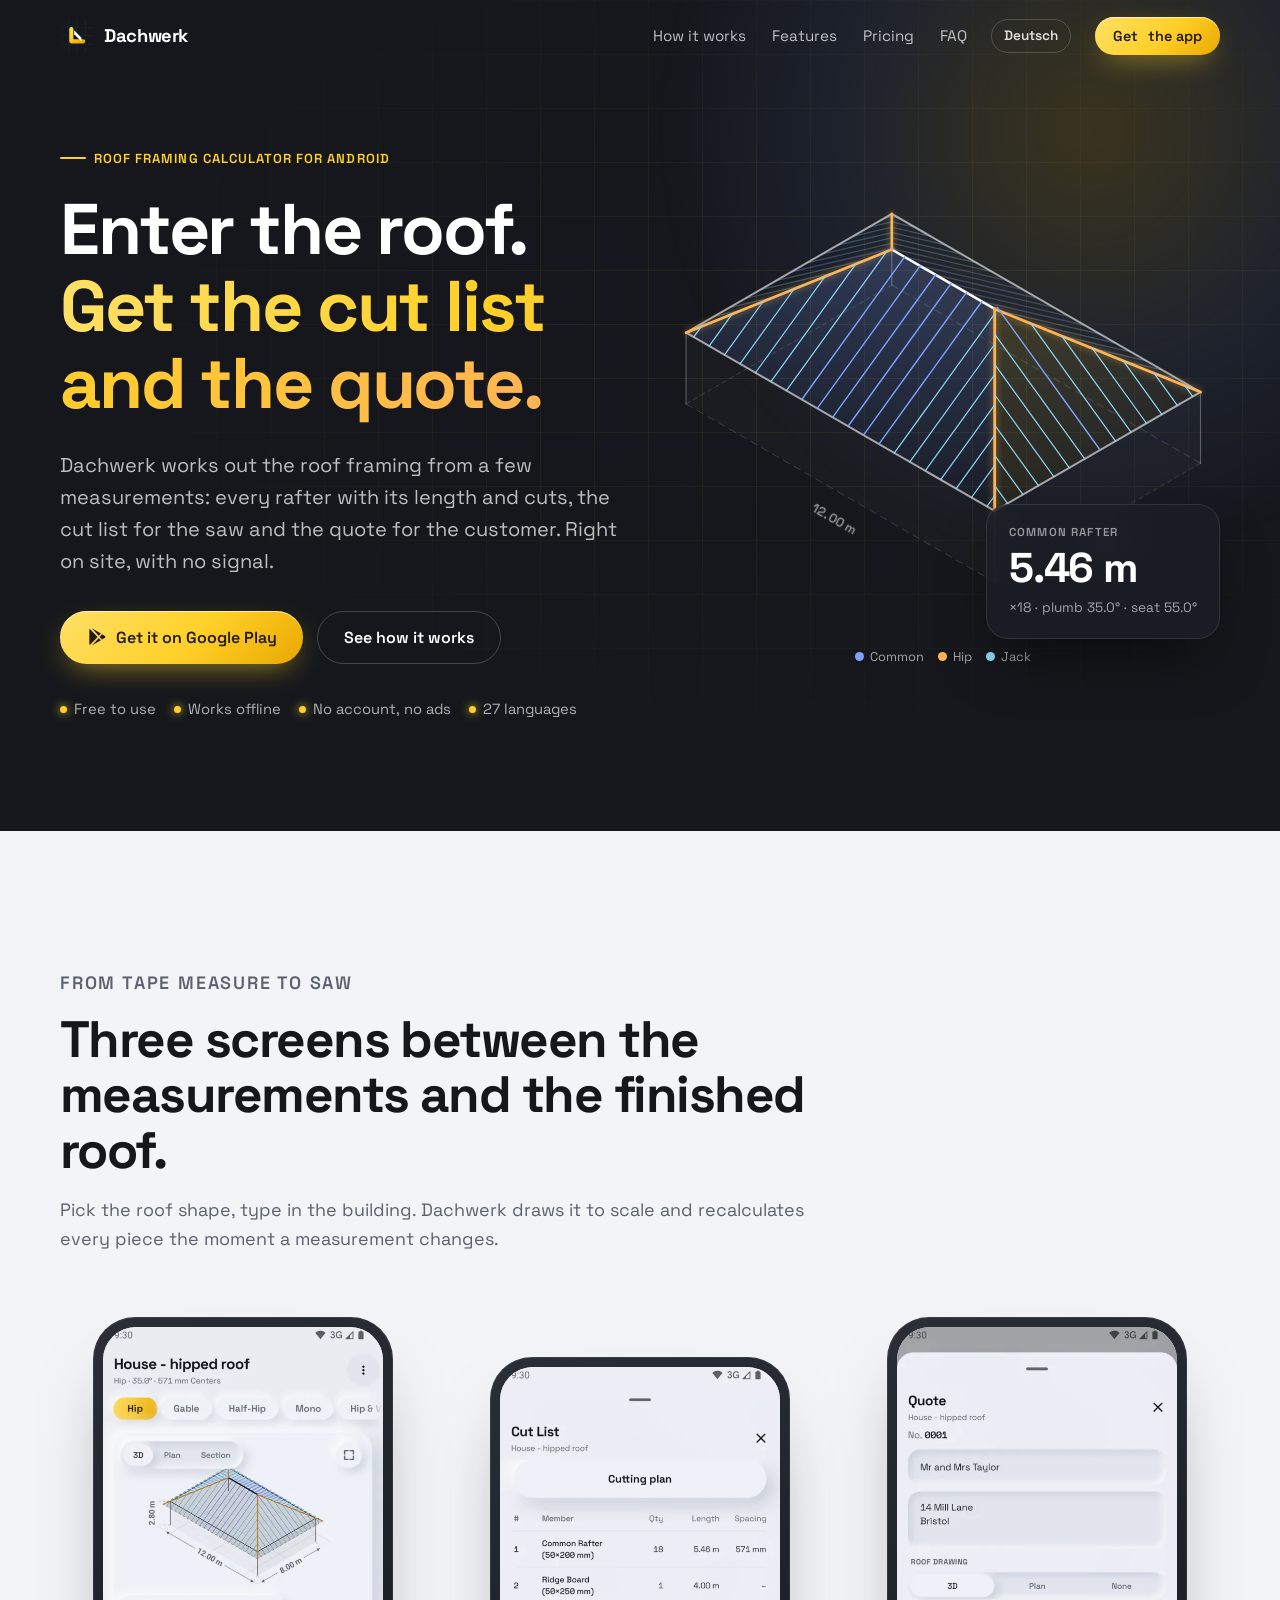
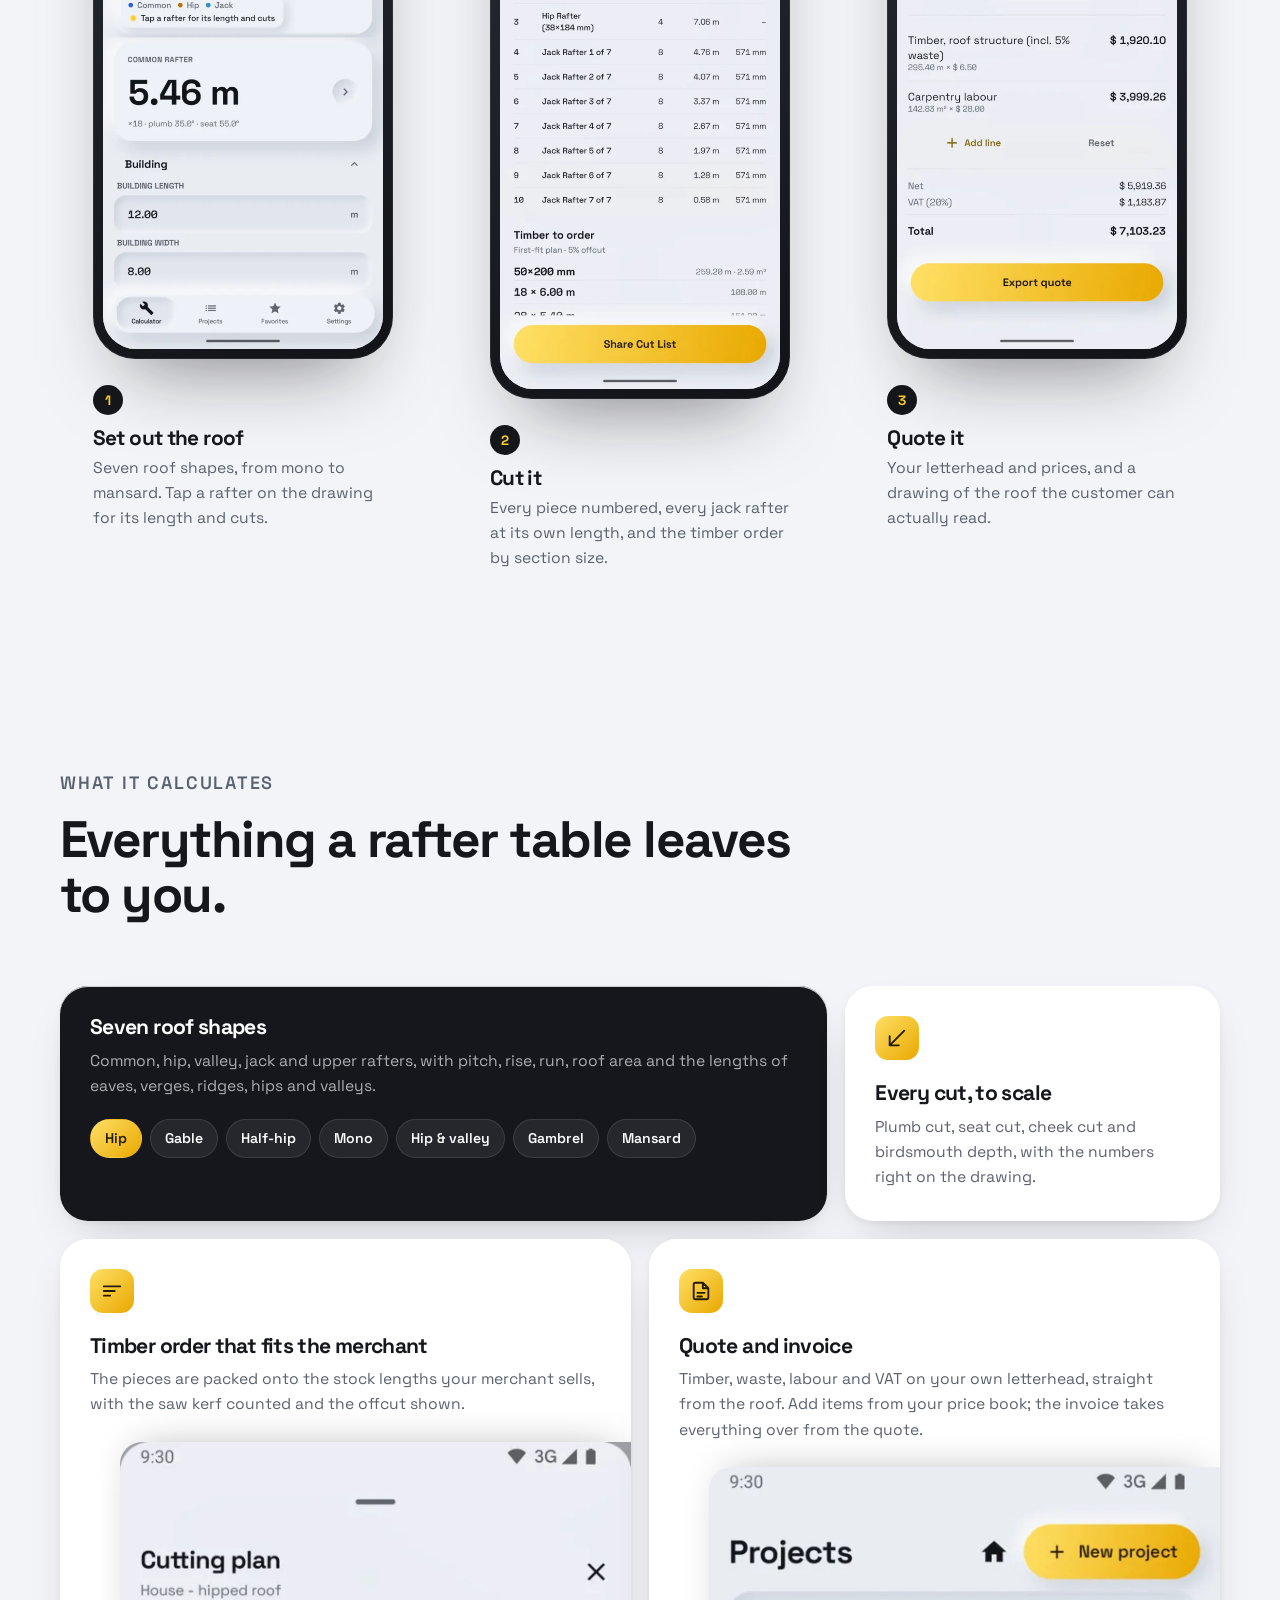
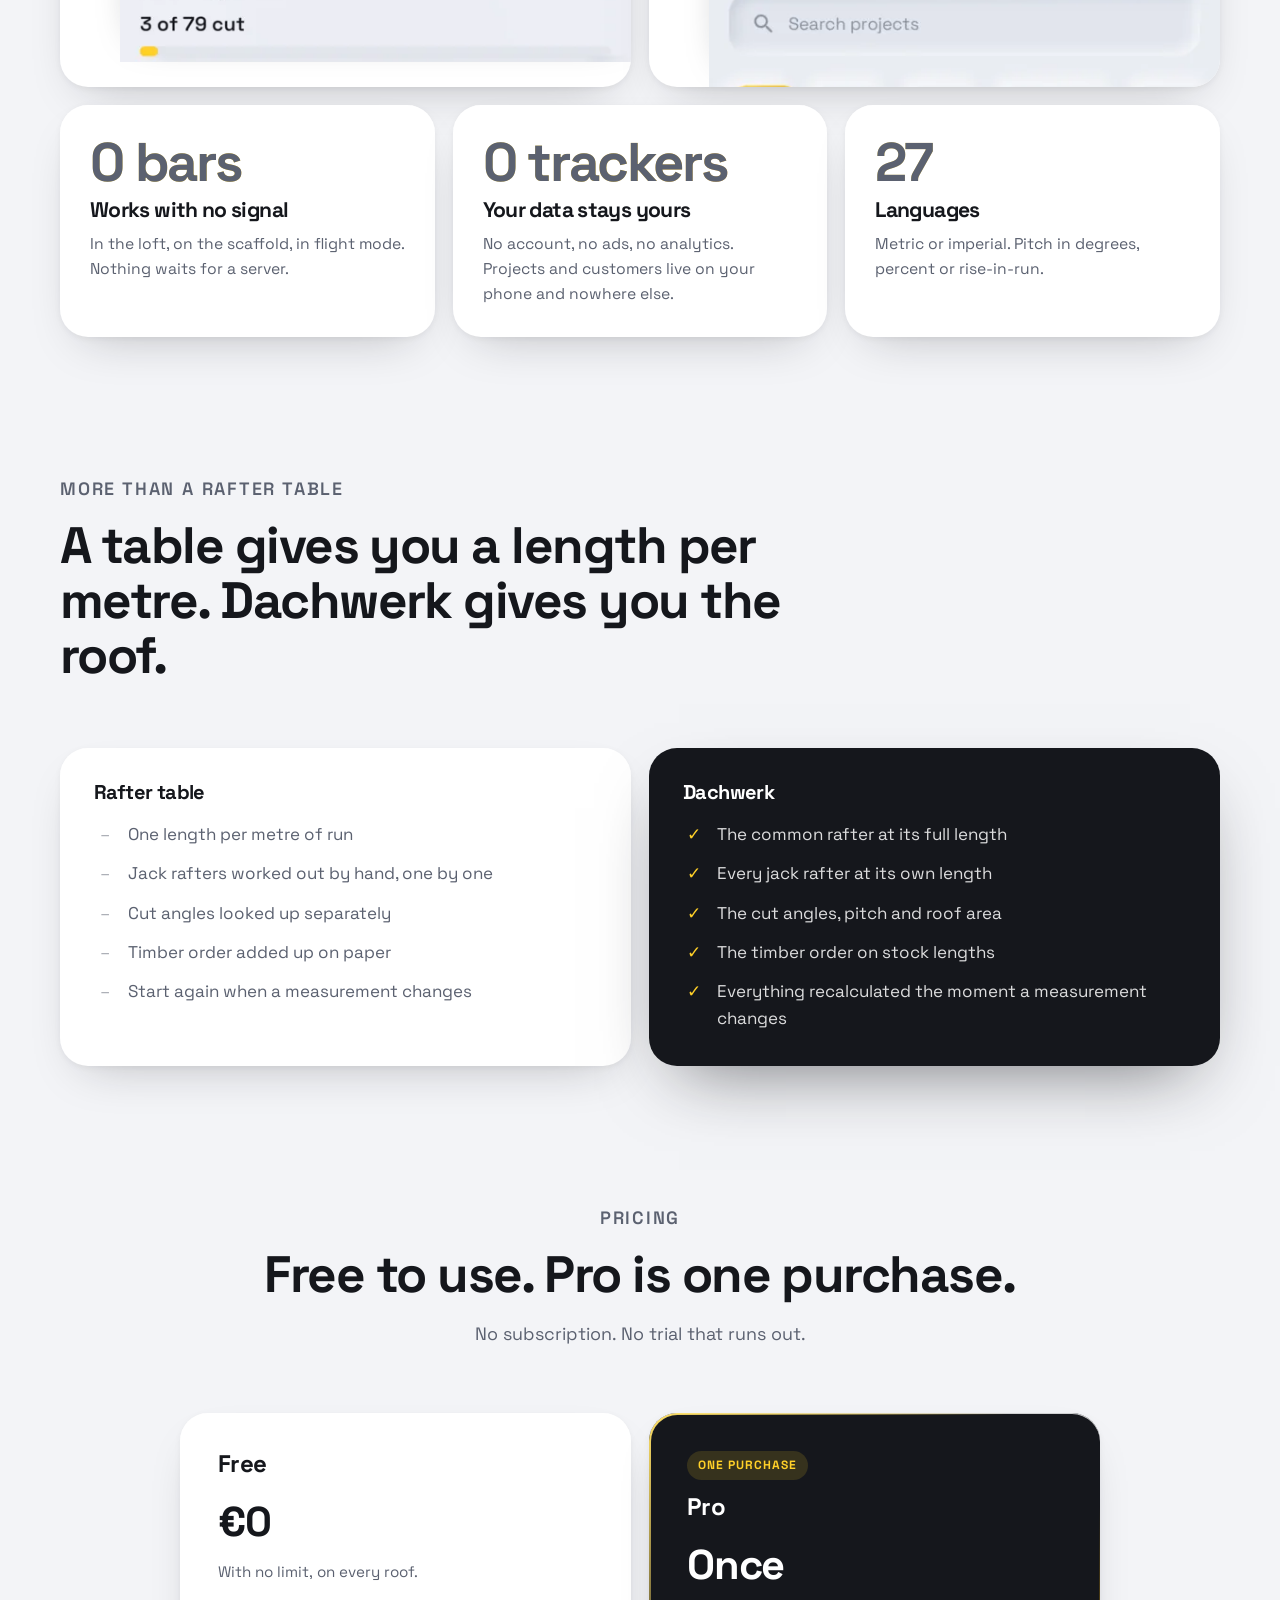
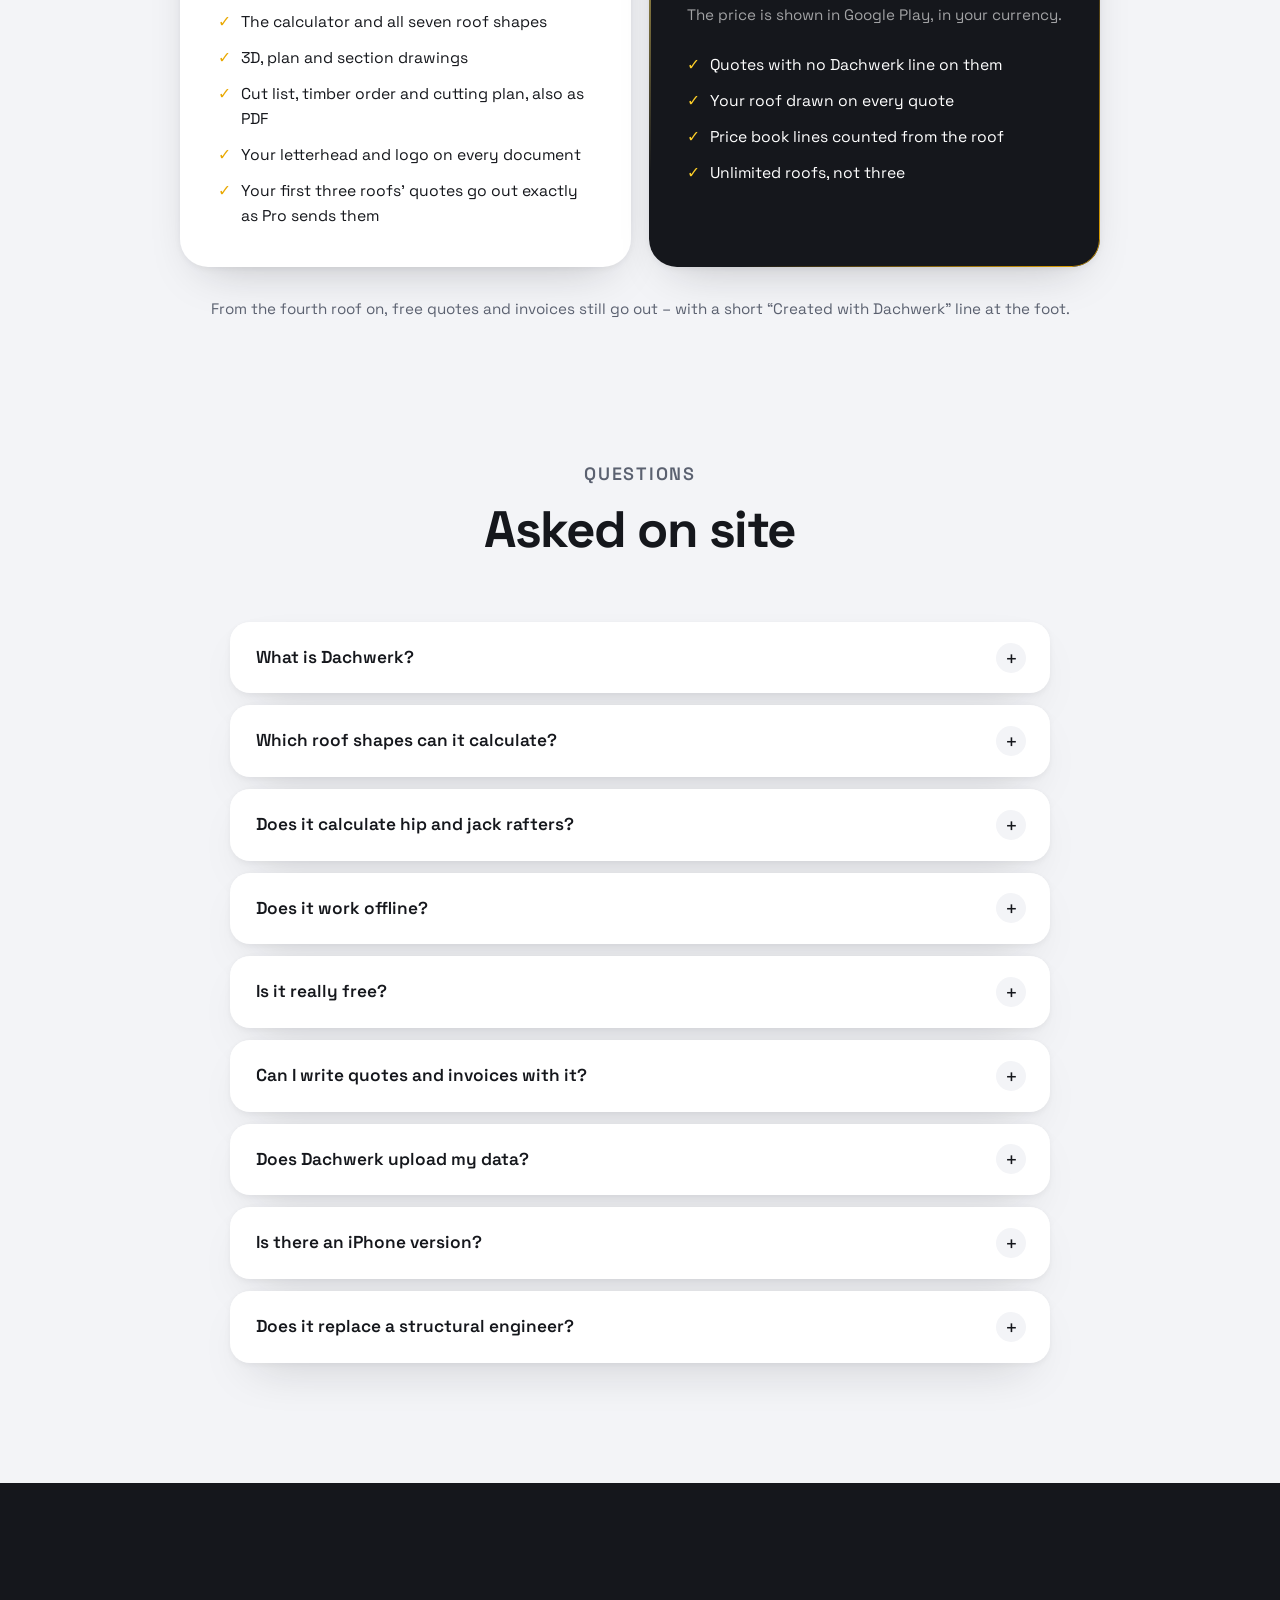
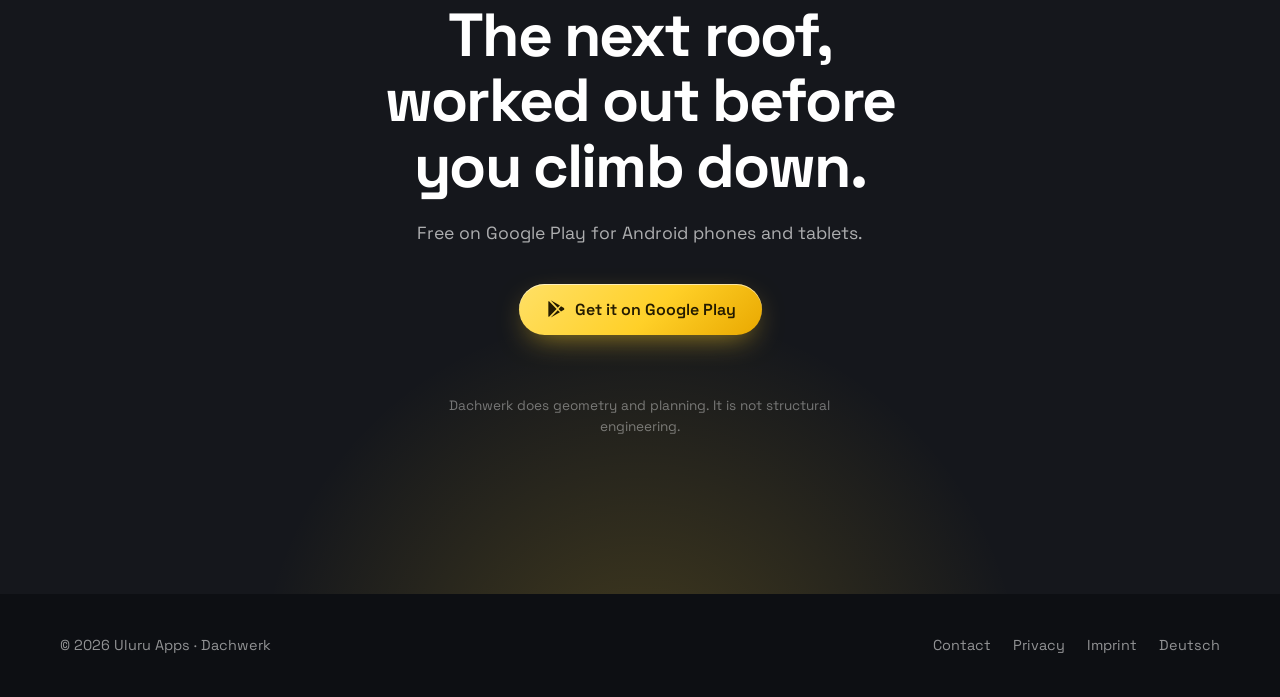
==== commit 97d6268c: "Take the llms.txt link out of the footer, and leave the file for crawlers to find Co-Authored-By: Cl" ====
--- a/public/index.html
+++ b/public/index.html
@@ -438,7 +438,6 @@
       <a href="https://uluruapps.github.io/dachwerk-privacy/">Privacy</a>
       <a href="impressum/">Imprint</a>
       <a href="de/" hreflang="de" lang="de">Deutsch</a>
-      <a href="llms.txt">llms.txt</a>
     </nav>
   </div>
 </footer>
